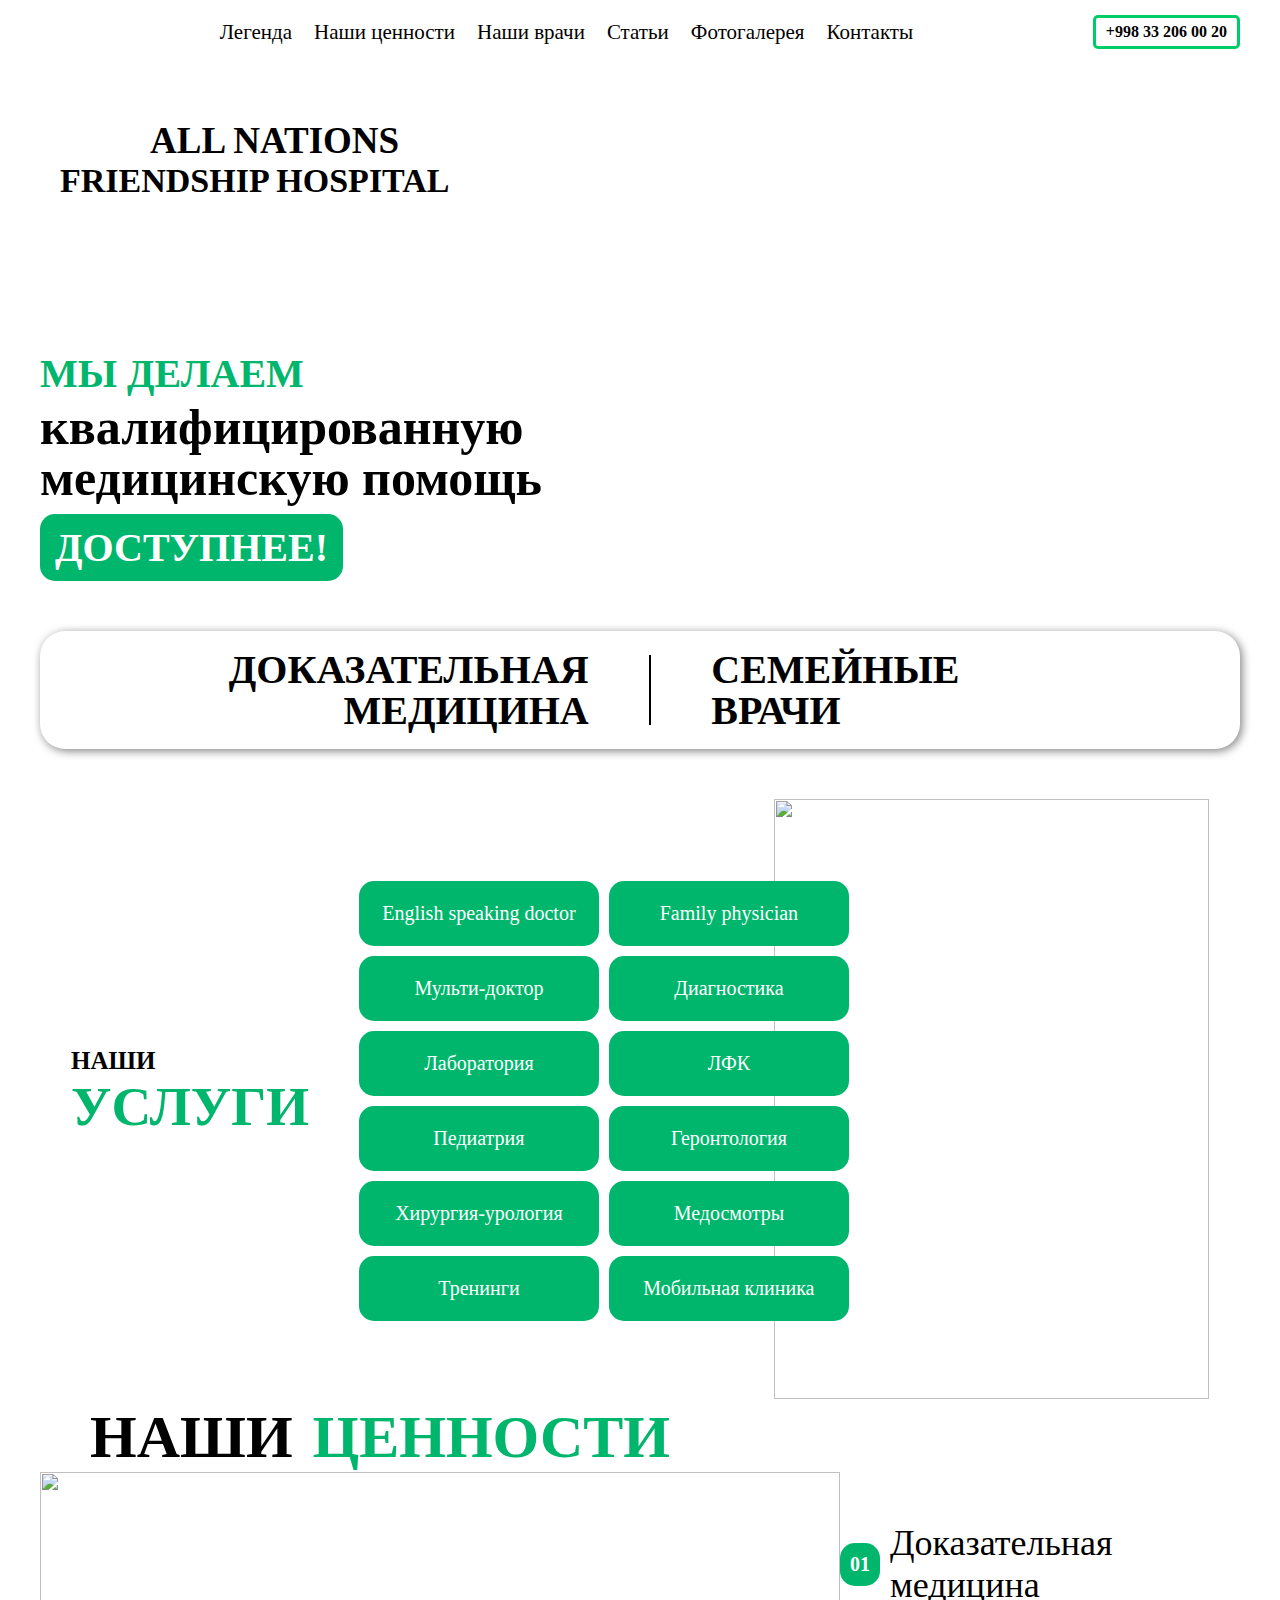
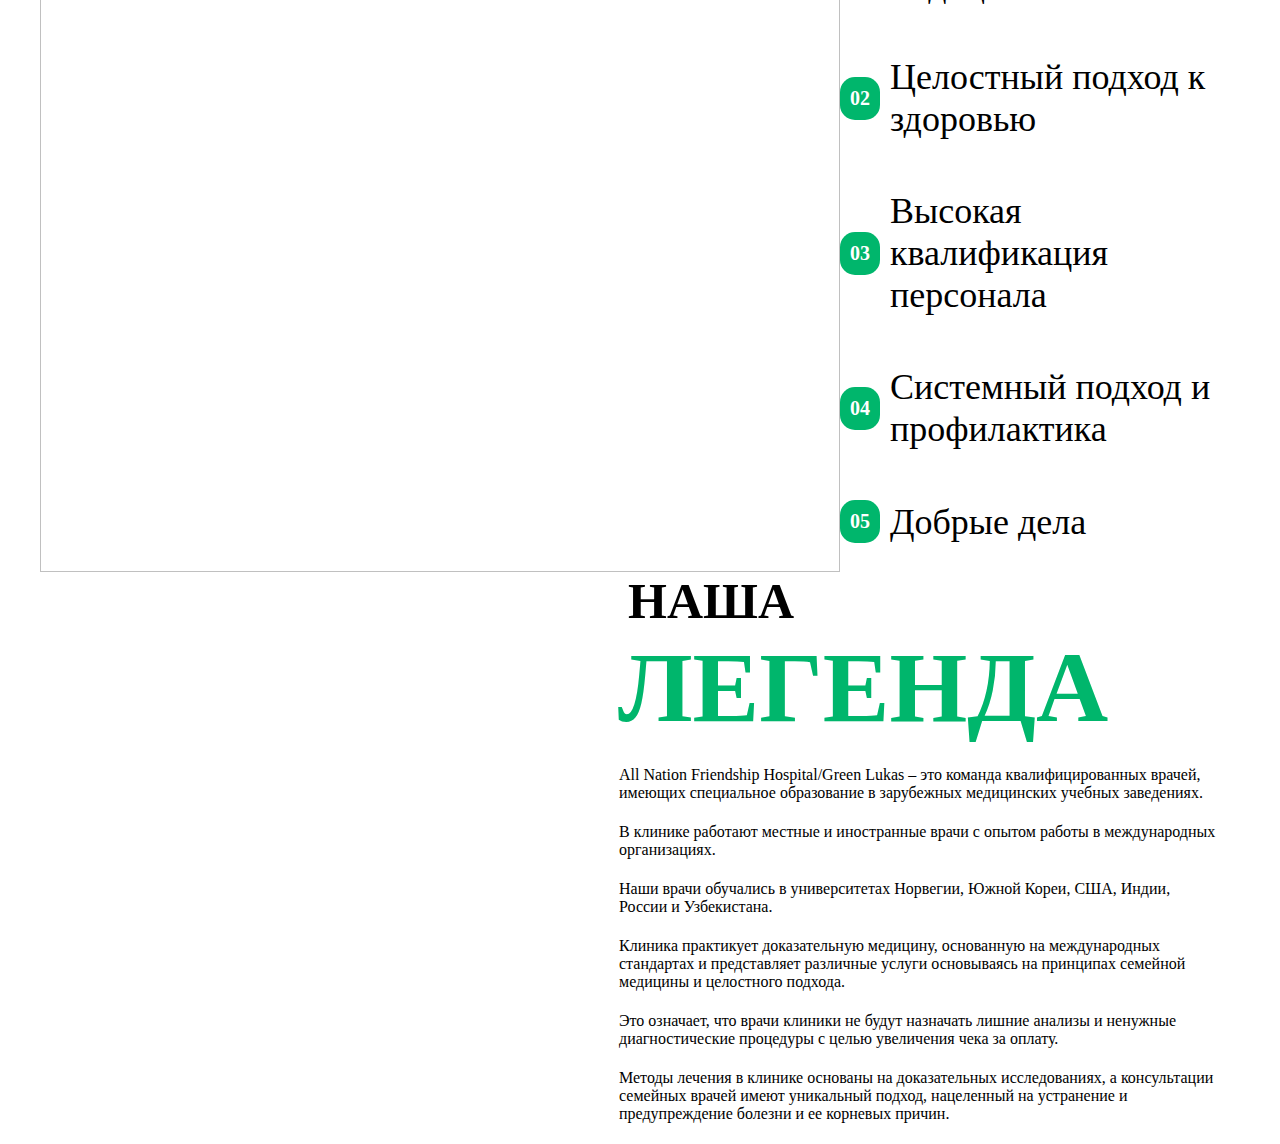
==== index.html @ 1556e9a4 "main_2" ====
<!DOCTYPE html>
<html lang="en">
  <head>
    <meta charset="UTF-8" />
    <meta http-equiv="X-UA-Compatible" content="IE=edge" />
    <meta name="viewport" content="width=device-width, initial-scale=1.0" />
    <title>greenlukas</title>
    <link rel="stylesheet" href="styles/style.css" />
  </head>

  <body>
    <header class="header">
      <div class="container">
        <nav class="header-nav">
          <a href=""><img src="img/Logo.png" alt="" /></a>

          <ul class="nav-list">
            <li><a href="" class="nav-link">Легенда</a></li>
            <li><a href="" class="nav-link">Наши ценности</a></li>
            <li><a href="" class="nav-link">Наши врачи</a></li>
            <li><a href="" class="nav-link">Статьи</a></li>
            <li><a href="" class="nav-link">Фотогалерея</a></li>
            <li><a href="" class="nav-link last">Контакты</a></li>
          </ul>

          <a href="" class="nav-number">+998 33 206 00 20 </a>
        </nav>

        <h1 class="header-title">All Nations</h1>
        <h2 class="header-title-2">Friendship Hospital</h2>

        <div class="header-text">
          <h2 class="text-title">Мы делаем</h2>
          <p class="text-descr">квалифицированную медицинскую помощь</p>
          <p class="text-word">ДОступнее!</p>
        </div>

        <div class="header-bar">
          <div class="bar-first">доказательная медицина</div>
          <div class="v-line"></div>
          <div class="bar-second">семейные врачи</div>
        </div>
      </div>
    </header>

    <main class="main">
      <section class="service">
        <div class="container">
          <div class="service_content">
            <div class="dir_title">
              <h2 class="dir_title1">НАШИ</h2>
              <h2 class="dir_title2">УСЛУГИ</h2>
              <img class="dir_layer" src="img/Слой 14.png" alt="" />
            </div>
            <div class="directions">
              <div class="direction">
                <p class="dir_descr">English speaking doctor</p>
              </div>
              <div class="direction">
                <p class="dir_descr">Family physician</p>
              </div>
              <div class="direction">
                <p class="dir_descr">Мульти-доктор</p>
              </div>
              <div class="direction"><p class="dir_descr">Диагностика</p></div>
              <div class="direction"><p class="dir_descr">Лаборатория</p></div>
              <div class="direction"><p class="dir_descr">ЛФК</p></div>

              <div class="direction"><p class="dir_descr">Педиатрия</p></div>
              <div class="direction">
                <p class="dir_descr">Геронтология</p>
              </div>
              <div class="direction">
                <p class="dir_descr">Хирургия-урология</p>
              </div>
              <div class="direction"><p class="dir_descr">Медосмотры</p></div>
              <div class="direction"><p class="dir_descr">Тренинги</p></div>
              <div class="direction">
                <p class="dir_descr">Мобильная клиника</p>
              </div>
            </div>
            <div class="dir_photo">
              <img class="dir_img" src="img/Photo.png" alt="" />
            </div>
          </div>
        </div>
      </section>
      <section class="values">
        <div class="container">
          <div class="values_content">
            <div class="val_head">
              <h2 class="val_title1">НАШИ</h2>
              <h2 class="val_title2">ЦЕННОСТИ</h2>
            </div>
            <div class="val_points">
              <img class="superman" src="img/superman.png" alt="" />
              <div class="criteries">
                <div class="val_point">
                  <div class="val_number">01</div>
                  <p class="val_descr">Доказательная медицина</p>
                </div>
                <div class="val_point">
                  <div class="val_number">02</div>
                  <p class="val_descr">Целостный подход к здоровью</p>
                </div>
                <div class="val_point">
                  <div class="val_number">03</div>
                  <p class="val_descr">Высокая квалификация персонала</p>
                </div>
                <div class="val_point">
                  <div class="val_number">04</div>
                  <p class="val_descr">Системный подход и профилактика</p>
                </div>
                <div class="val_point">
                  <div class="val_number">05</div>
                  <p class="val_descr">Добрые дела</p>
                </div>
              </div>
            </div>
          </div>
        </div>
      </section>
      <section class="legend">
         <div class="container">
            <div class="legend_content">
               <div class="legend_img">
                  <img class="legend_photo" src="img/legend.png" alt="">
               </div>
               <div class="legend_story">
                  <h2 class="legend_title1">НАША</h2>
                  <h2 class="legend_title2">ЛЕГЕНДА</h2>
                  <img class="legend_line" src="img/Слой 19.png" alt="">
               <div class="legend_descr">
                  <p class="legend_info">All Nation Friendship Hospital/Green Lukas – это команда квалифицированных врачей, имеющих специальное образование в зарубежных медицинских учебных заведениях. </p>
   
                     <p class="legend_info"> В клинике работают местные и иностранные врачи с опытом работы в международных организациях. </p>
                     
                     <p class="legend_info"> Наши врачи обучались в университетах 
                     Норвегии, Южной Кореи, США, Индии, России и Узбекистана.  </p>
                     
                     <p class="legend_info"> Клиника практикует доказательную медицину, основанную на международных стандартах и представляет различные услуги основываясь на принципах семейной медицины и целостного подхода. </p>
                     
                     <p class="legend_info">Это означает, что врачи клиники не будут назначать лишние анализы и ненужные диагностические процедуры с целью увеличения чека за оплату. </p>
                     
                     <p class="legend_info">Методы лечения в клинике основаны на доказательных исследованиях, а консультации семейных врачей имеют уникальный подход, нацеленный на устранение и предупреждение болезни и ее корневых причин. </p>
               </div>
               </div>
            
         </div>
      </section>
    </main>

    <script src="js/script.js"></script>
  </body>
</html>
---- styles/style.css ----
* {
  margin: 0;
  padding: 0;
  text-decoration: none;
  list-style: none;
  box-sizing: border-box;
}

@font-face {
  font-family: "electratextpro";
  src: url("../fonts/elektratextpro.otf");
  font-weight: normal;
}
body {
  font-family: "electratextpro";
  max-width: 1920px;
  width: 100%;
  margin: 0 auto;
}

.container {
  max-width: 1230px;
  width: 100%;
  margin: 0 auto;
  padding: 0 15px;
}

.header {
  height: 100%;
  background: url("../img/Photo\ family.png") no-repeat center/cover;
}
.header-nav {
  display: flex;
  justify-content: space-between;
  align-items: center;
  padding-top: 15px;
}
.nav-list {
  display: flex;
  justify-content: space-between;
  align-items: center;
}

.nav-link {
  margin-right: 22px;
  font-size: 21px;
  color: #000;
}

.nav-link.last {
  margin-right: 0;
}
.nav-number {
  color: black;
  font-weight: bold;
  border: 3.5px solid rgb(0, 204, 102);
  padding: 5px 10px;
  border-radius: 5px;
}

.header-title {
  margin-top: 70px;
  margin-left: 110px;
  font-size: 37px;
  text-transform: uppercase;
  font-weight: bold;
}
.header-title-2 {
  font-size: 34px;
  margin-left: 20px;
  text-transform: uppercase;
  font-weight: bold;
}

.header-text {
  margin-top: 150px;
}
.text-title {
  color: rgb(0, 182, 108);
  text-transform: uppercase;
  font-size: 40px;
  font-weight: 900;
}
.text-descr {
  font-size: 50px;
  max-width: 700px;
  font-weight: 600;
  line-height: 51px;
  margin-top: 5px;
}
.text-word {
  margin-top: 10px !important;
  color: #fff;
  font-size: 40px;
  text-transform: uppercase;
  font-weight: 600;
  padding: 10px 15px;
  background-color: rgb(0, 182, 108);
  border-radius: 15px;
  max-width: max-content;
  word-spacing: 0.6px !important;
}

.header-bar {
  margin-top: 50px;
  background-color: rgb(255, 255, 255);
  width: 100%;
  display: flex;
  justify-content: center;
  align-items: center;
  padding: 18px 0;
  border-radius: 25px;
  text-transform: uppercase;
  font-weight: 800;
  margin-bottom: -50px;
  box-shadow: 2px 2px 10px gray;
}

.v-line {
  width: 2.5px;
  height: 70px;
  background-color: #000;
  margin: 0 60px;
}

.bar-first {
  font-size: 40px;
  line-height: 41px;
  max-width: 380px;
  text-align: right;
}
.bar-second {
  line-height: 41px;
  text-align: left;
  font-size: 40px;
  max-width: 360px;
}
.service_content {
  display: flex;
  align-items: center;
  justify-content: center;
  flex-direction: row;
  margin-top: 100px;
}

.directions {
  display: grid;
  grid-template-columns: 1fr 1fr; /* Две равные колонки */
  grid-gap: 10px;
  grid: column gap 14px;
  margin-left: 50px;
}
.dir_descr {
  font-size: 20px;
  color: #fff;
}
.direction {
  background: #00b66c;
  width: 240px;
  height: 65px;
  border-radius: 15px;
  display: flex;
  justify-content: center;
  align-items: center;
  z-index: 100;
}
.dir_photo {
  z-index: 1;
  margin-left: -75px;
}
.dir_layer{
  width: 250px;
}
.dir_img {
  width: 435px;
  height: 600px;
}
.dir_title1 {
  font-size: 25px;
}
.dir_title2 {
  font-size: 55px;
  font-weight: 700;
  color: #00b66c;
}
.val_head {
  display: flex;
  margin-left: 50px;
}
.val_title1 {
  font-size: 60px;
  margin-right: 20px;
}
.superman{
  width: 800px;
  height: 700px;
}
.val_title2 {
  font-size: 60px;
  color: #00b66c;
  font-weight: 700;
}
.values_content {
  display: flex;
  flex-direction: column;
}
.val_points {
  display: flex;

  justify-content: center;
}
.val_point {
  display: flex;
  align-items: center !important;
  margin-top: 50px;
}
.val_descr {
  font-size: 36px;
  width: 350px;
}
.val_number {
  display: flex;
  margin-right: 10px;
  justify-content: center;
  align-items: center;
  border-radius: 15px;
  color: #fff;
  background-color: #00b66c;
  padding: 10px;
  font-size: 20px;
  font-weight: 600;
}
.val_num {
  color: #fff;
}
.legend_content {
  display: flex;
  z-index: 2;
  position: relative;
  width: 100%;
  justify-content: end ;
}
.legend_descr {
  align-items: center;
  justify-content: center;
  z-index: 2;
  
}
.legend_info {
  margin: 21px 21px;
  font-size: 16px;
  z-index: 2;
  width: 600px;

}
.legend_photo {
  z-index: 1;
  position: absolute;
  left: 0;
  top: 0;
  width: 70%;
}
.legend_story {
  display: flex;
  flex-direction: column;
  z-index: 2;
}
.legend_title1 {
  z-index: 2;
  font-size: 50px;
margin-left: 30px;
}
.legend_title2 {
  z-index: 2;
  font-size: 100px;
  color: #00b66c;
  margin-left: 20px;
}
.legend_line {
  z-index: 2;
  margin-left: 15px;
}
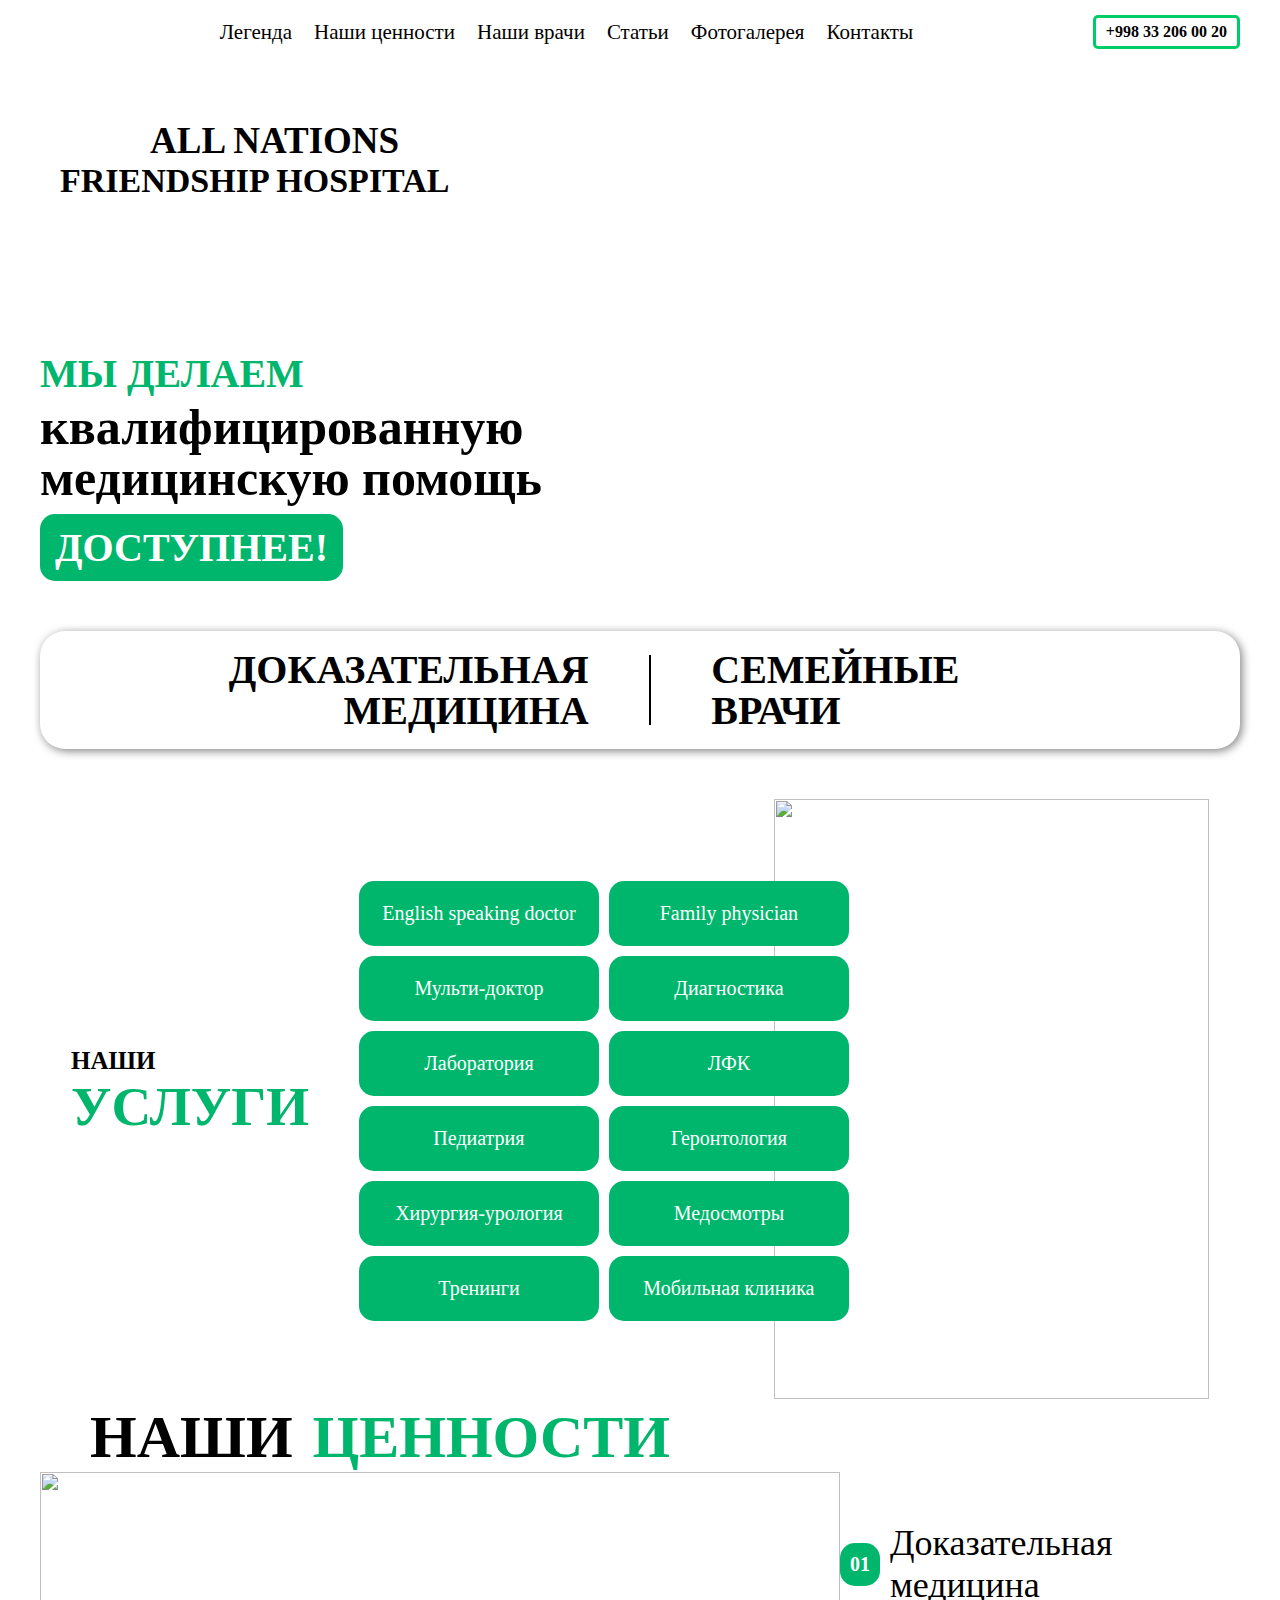
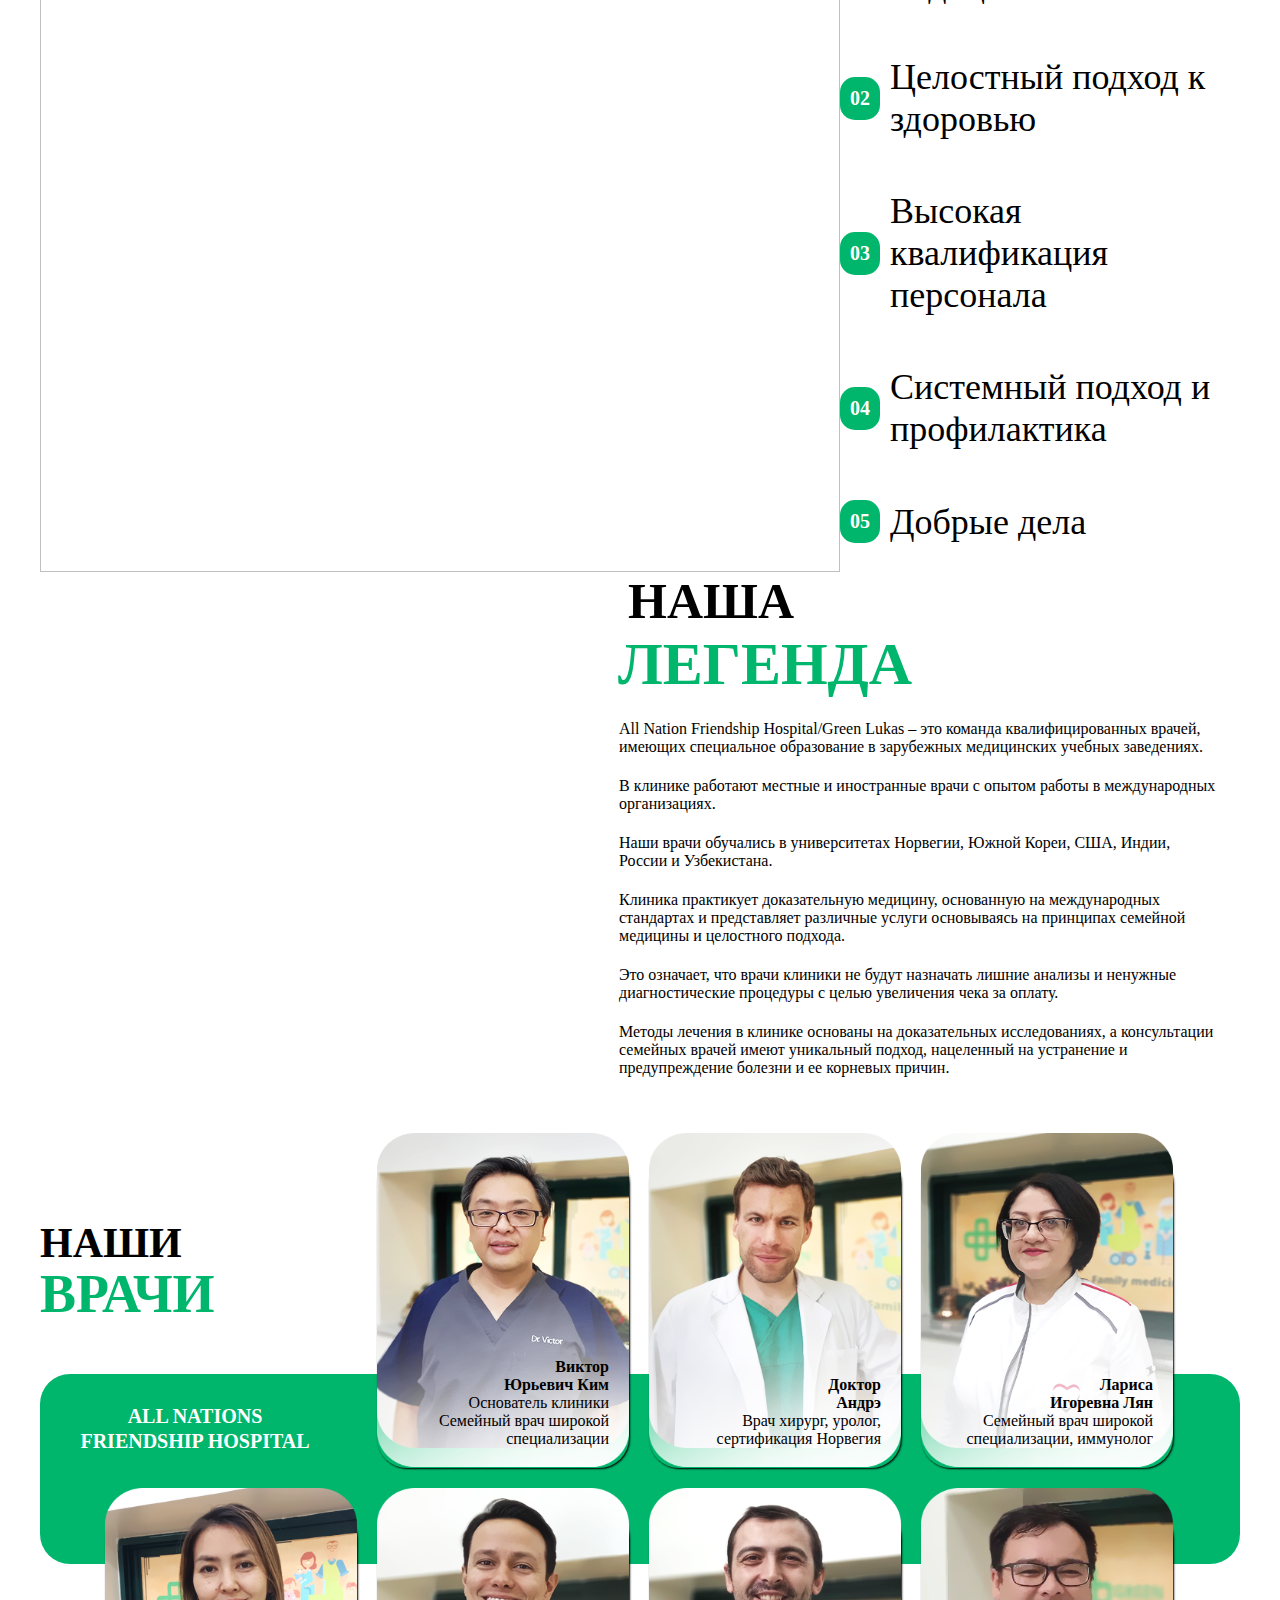
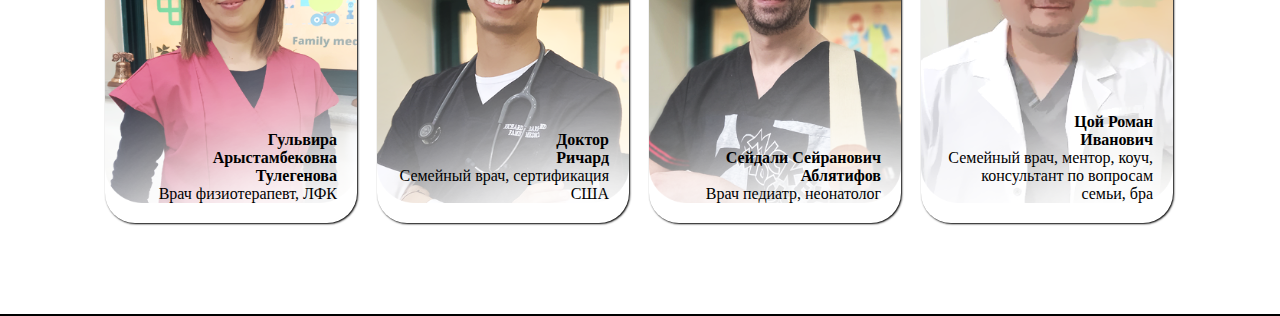
==== commit ce89f579: "sergio-end" ====
--- a/index.html
+++ b/index.html
@@ -1,155 +1,239 @@
 <!DOCTYPE html>
 <html lang="en">
-  <head>
-    <meta charset="UTF-8" />
-    <meta http-equiv="X-UA-Compatible" content="IE=edge" />
-    <meta name="viewport" content="width=device-width, initial-scale=1.0" />
-    <title>greenlukas</title>
-    <link rel="stylesheet" href="styles/style.css" />
-  </head>
-
-  <body>
-    <header class="header">
-      <div class="container">
-        <nav class="header-nav">
-          <a href=""><img src="img/Logo.png" alt="" /></a>
-
-          <ul class="nav-list">
-            <li><a href="" class="nav-link">Легенда</a></li>
-            <li><a href="" class="nav-link">Наши ценности</a></li>
-            <li><a href="" class="nav-link">Наши врачи</a></li>
-            <li><a href="" class="nav-link">Статьи</a></li>
-            <li><a href="" class="nav-link">Фотогалерея</a></li>
-            <li><a href="" class="nav-link last">Контакты</a></li>
-          </ul>
-
-          <a href="" class="nav-number">+998 33 206 00 20 </a>
-        </nav>
-
-        <h1 class="header-title">All Nations</h1>
-        <h2 class="header-title-2">Friendship Hospital</h2>
-
-        <div class="header-text">
-          <h2 class="text-title">Мы делаем</h2>
-          <p class="text-descr">квалифицированную медицинскую помощь</p>
-          <p class="text-word">ДОступнее!</p>
-        </div>
-
-        <div class="header-bar">
-          <div class="bar-first">доказательная медицина</div>
-          <div class="v-line"></div>
-          <div class="bar-second">семейные врачи</div>
-        </div>
-      </div>
-    </header>
-
-    <main class="main">
-      <section class="service">
-        <div class="container">
-          <div class="service_content">
-            <div class="dir_title">
-              <h2 class="dir_title1">НАШИ</h2>
-              <h2 class="dir_title2">УСЛУГИ</h2>
-              <img class="dir_layer" src="img/Слой 14.png" alt="" />
-            </div>
-            <div class="directions">
-              <div class="direction">
-                <p class="dir_descr">English speaking doctor</p>
-              </div>
-              <div class="direction">
-                <p class="dir_descr">Family physician</p>
-              </div>
-              <div class="direction">
-                <p class="dir_descr">Мульти-доктор</p>
-              </div>
-              <div class="direction"><p class="dir_descr">Диагностика</p></div>
-              <div class="direction"><p class="dir_descr">Лаборатория</p></div>
-              <div class="direction"><p class="dir_descr">ЛФК</p></div>
-
-              <div class="direction"><p class="dir_descr">Педиатрия</p></div>
-              <div class="direction">
-                <p class="dir_descr">Геронтология</p>
-              </div>
-              <div class="direction">
-                <p class="dir_descr">Хирургия-урология</p>
-              </div>
-              <div class="direction"><p class="dir_descr">Медосмотры</p></div>
-              <div class="direction"><p class="dir_descr">Тренинги</p></div>
-              <div class="direction">
-                <p class="dir_descr">Мобильная клиника</p>
-              </div>
-            </div>
-            <div class="dir_photo">
-              <img class="dir_img" src="img/Photo.png" alt="" />
-            </div>
-          </div>
-        </div>
-      </section>
-      <section class="values">
-        <div class="container">
-          <div class="values_content">
-            <div class="val_head">
-              <h2 class="val_title1">НАШИ</h2>
-              <h2 class="val_title2">ЦЕННОСТИ</h2>
-            </div>
-            <div class="val_points">
-              <img class="superman" src="img/superman.png" alt="" />
-              <div class="criteries">
-                <div class="val_point">
-                  <div class="val_number">01</div>
-                  <p class="val_descr">Доказательная медицина</p>
-                </div>
-                <div class="val_point">
-                  <div class="val_number">02</div>
-                  <p class="val_descr">Целостный подход к здоровью</p>
-                </div>
-                <div class="val_point">
-                  <div class="val_number">03</div>
-                  <p class="val_descr">Высокая квалификация персонала</p>
-                </div>
-                <div class="val_point">
-                  <div class="val_number">04</div>
-                  <p class="val_descr">Системный подход и профилактика</p>
-                </div>
-                <div class="val_point">
-                  <div class="val_number">05</div>
-                  <p class="val_descr">Добрые дела</p>
-                </div>
-              </div>
-            </div>
-          </div>
-        </div>
-      </section>
-      <section class="legend">
-         <div class="container">
-            <div class="legend_content">
-               <div class="legend_img">
-                  <img class="legend_photo" src="img/legend.png" alt="">
-               </div>
-               <div class="legend_story">
-                  <h2 class="legend_title1">НАША</h2>
-                  <h2 class="legend_title2">ЛЕГЕНДА</h2>
-                  <img class="legend_line" src="img/Слой 19.png" alt="">
-               <div class="legend_descr">
-                  <p class="legend_info">All Nation Friendship Hospital/Green Lukas – это команда квалифицированных врачей, имеющих специальное образование в зарубежных медицинских учебных заведениях. </p>
-   
-                     <p class="legend_info"> В клинике работают местные и иностранные врачи с опытом работы в международных организациях. </p>
-                     
-                     <p class="legend_info"> Наши врачи обучались в университетах 
-                     Норвегии, Южной Кореи, США, Индии, России и Узбекистана.  </p>
-                     
-                     <p class="legend_info"> Клиника практикует доказательную медицину, основанную на международных стандартах и представляет различные услуги основываясь на принципах семейной медицины и целостного подхода. </p>
-                     
-                     <p class="legend_info">Это означает, что врачи клиники не будут назначать лишние анализы и ненужные диагностические процедуры с целью увеличения чека за оплату. </p>
-                     
-                     <p class="legend_info">Методы лечения в клинике основаны на доказательных исследованиях, а консультации семейных врачей имеют уникальный подход, нацеленный на устранение и предупреждение болезни и ее корневых причин. </p>
-               </div>
-               </div>
-            
-         </div>
-      </section>
-    </main>
-
-    <script src="js/script.js"></script>
-  </body>
-</html>
+
+<head>
+  <meta charset="UTF-8" />
+  <meta http-equiv="X-UA-Compatible" content="IE=edge" />
+  <meta name="viewport" content="width=device-width, initial-scale=1.0" />
+  <title>greenlukas</title>
+  <link rel="stylesheet" href="styles/style.css" />
+</head>
+
+<body>
+  <header class="header">
+    <div class="container">
+      <nav class="header-nav">
+        <a href=""><img src="img/Logo.png" alt="" /></a>
+
+        <ul class="nav-list">
+          <li><a href="" class="nav-link">Легенда</a></li>
+          <li><a href="" class="nav-link">Наши ценности</a></li>
+          <li><a href="" class="nav-link">Наши врачи</a></li>
+          <li><a href="" class="nav-link">Статьи</a></li>
+          <li><a href="" class="nav-link">Фотогалерея</a></li>
+          <li><a href="" class="nav-link last">Контакты</a></li>
+        </ul>
+
+        <a href="" class="nav-number">+998 33 206 00 20 </a>
+      </nav>
+
+      <h1 class="header-title">All Nations</h1>
+      <h2 class="header-title-2">Friendship Hospital</h2>
+
+      <div class="header-text">
+        <h2 class="text-title">Мы делаем</h2>
+        <p class="text-descr">квалифицированную медицинскую помощь</p>
+        <p class="text-word">ДОступнее!</p>
+      </div>
+
+      <div class="header-bar">
+        <div class="bar-first">доказательная медицина</div>
+        <div class="v-line"></div>
+        <div class="bar-second">семейные врачи</div>
+      </div>
+    </div>
+  </header>
+
+  <main class="main">
+    <section class="service">
+      <div class="container">
+        <div class="service_content">
+          <div class="dir_title">
+            <h2 class="dir_title1">НАШИ</h2>
+            <h2 class="dir_title2">УСЛУГИ</h2>
+            <img class="dir_layer" src="img/Слой 14.png" alt="" />
+          </div>
+          <div class="directions">
+            <div class="direction">
+              <p class="dir_descr">English speaking doctor</p>
+            </div>
+            <div class="direction">
+              <p class="dir_descr">Family physician</p>
+            </div>
+            <div class="direction">
+              <p class="dir_descr">Мульти-доктор</p>
+            </div>
+            <div class="direction">
+              <p class="dir_descr">Диагностика</p>
+            </div>
+            <div class="direction">
+              <p class="dir_descr">Лаборатория</p>
+            </div>
+            <div class="direction">
+              <p class="dir_descr">ЛФК</p>
+            </div>
+
+            <div class="direction">
+              <p class="dir_descr">Педиатрия</p>
+            </div>
+            <div class="direction">
+              <p class="dir_descr">Геронтология</p>
+            </div>
+            <div class="direction">
+              <p class="dir_descr">Хирургия-урология</p>
+            </div>
+            <div class="direction">
+              <p class="dir_descr">Медосмотры</p>
+            </div>
+            <div class="direction">
+              <p class="dir_descr">Тренинги</p>
+            </div>
+            <div class="direction">
+              <p class="dir_descr">Мобильная клиника</p>
+            </div>
+          </div>
+          <div class="dir_photo">
+            <img class="dir_img" src="img/Photo.png" alt="" />
+          </div>
+        </div>
+      </div>
+    </section>
+    <section class="values">
+      <div class="container">
+        <div class="values_content">
+          <div class="val_head">
+            <h2 class="val_title1">НАШИ</h2>
+            <h2 class="val_title2">ЦЕННОСТИ</h2>
+          </div>
+          <div class="val_points">
+            <img class="superman" src="img/superman.png" alt="" />
+            <div class="criteries">
+              <div class="val_point">
+                <div class="val_number">01</div>
+                <p class="val_descr">Доказательная медицина</p>
+              </div>
+              <div class="val_point">
+                <div class="val_number">02</div>
+                <p class="val_descr">Целостный подход к здоровью</p>
+              </div>
+              <div class="val_point">
+                <div class="val_number">03</div>
+                <p class="val_descr">Высокая квалификация персонала</p>
+              </div>
+              <div class="val_point">
+                <div class="val_number">04</div>
+                <p class="val_descr">Системный подход и профилактика</p>
+              </div>
+              <div class="val_point">
+                <div class="val_number">05</div>
+                <p class="val_descr">Добрые дела</p>
+              </div>
+            </div>
+          </div>
+        </div>
+      </div>
+    </section>
+    <section class="legend">
+      <div class="container">
+        <div class="legend_content">
+          <div class="legend_img">
+            <img class="legend_photo" src="img/legend.png" alt="">
+          </div>
+          <div class="legend_story">
+            <h2 class="legend_title1">НАША</h2>
+            <h2 class="legend_title2">ЛЕГЕНДА</h2>
+            <img class="legend_line" src="img/Слой 19.png" alt="">
+            <div class="legend_descr">
+              <p class="legend_info">All Nation Friendship Hospital/Green Lukas – это команда квалифицированных врачей,
+                имеющих специальное образование в зарубежных медицинских учебных заведениях. </p>
+
+              <p class="legend_info"> В клинике работают местные и иностранные врачи с опытом работы в международных
+                организациях. </p>
+
+              <p class="legend_info"> Наши врачи обучались в университетах
+                Норвегии, Южной Кореи, США, Индии, России и Узбекистана. </p>
+
+              <p class="legend_info"> Клиника практикует доказательную медицину, основанную на международных стандартах
+                и представляет различные услуги основываясь на принципах семейной медицины и целостного подхода. </p>
+
+              <p class="legend_info">Это означает, что врачи клиники не будут назначать лишние анализы и ненужные
+                диагностические процедуры с целью увеличения чека за оплату. </p>
+
+              <p class="legend_info">Методы лечения в клинике основаны на доказательных исследованиях, а консультации
+                семейных врачей имеют уникальный подход, нацеленный на устранение и предупреждение болезни и ее корневых
+                причин. </p>
+            </div>
+          </div>
+
+        </div>
+    </section>
+    <section class="doctors">
+      <div class="container">
+        <div class="doctors_content">
+          <div class="doctors_back">
+            <h3 class="doctors_title">
+              Наши <br><span>Врачи</span>
+            </h3>
+            <div class="doctors_text">
+              <h3>All Nations Friendship Hospital</h3>
+            </div>
+          </div>
+          <div class="doctors_cards">
+            <div class="doctor_card">
+              <h4 class="doctor_title">Виктор<br>Юрьевич Ким</h4>
+              <p class="doctor_descr">Основатель клиники Семейный врач широкой специализации</p>
+              <img src="img/врач1.png" alt="">
+              <img src="img/белая тень.png" class="white-shadow" alt="">
+            </div>
+            <div class="doctor_card">
+              <h4 class="doctor_title">Доктор<br>Андрэ</h4>
+              <p class="doctor_descr">Врач хирург, уролог, сертификация Норвегия</p>
+              <img src="img/врач2.png" alt="">
+              <img src="img/белая тень.png" class="white-shadow" alt="">
+
+            </div>
+            <div class="doctor_card">
+              <h4 class="doctor_title">Лариса<br>Игоревна Лян</h4>
+              <p class="doctor_descr">Семейный врач широкой специализации, иммунолог</p>
+              <img src="img/врач3.png" alt="">
+              <img src="img/белая тень.png" class="white-shadow" alt="">
+
+            </div>
+            <div class="doctor_card">
+              <h4 class="doctor_title">Гульвира<br>Арыстамбековна<br>Тулегенова</h4>
+              <p class="doctor_descr">Врач физиотерапевт, ЛФК</p>
+              <img src="img/врач4.png" alt="">
+              <img src="img/белая тень.png" class="white-shadow" alt="">
+
+            </div>
+            <div class="doctor_card">
+              <h4 class="doctor_title">Доктор<br>Ричард</h4>
+              <p class="doctor_descr">Семейный врач, сертификация США</p>
+              <img src="img/врач5.png" alt="">
+              <img src="img/белая тень.png" class="white-shadow" alt="">
+
+            </div>
+            <div class="doctor_card">
+              <h4 class="doctor_title">Сейдали Сейранович <br> Аблятифов</h4>
+              <p class="doctor_descr">Врач педиатр, неонатолог</p>
+              <img src="img/врач6.png" alt="">
+              <img src="img/белая тень.png" class="white-shadow" alt="">
+
+            </div>
+            <div class="doctor_card">
+              <h4 class="doctor_title">Цой Роман<br>Иванович</h4>
+              <p class="doctor_descr">Семейный врач, ментор, коуч, консультант по вопросам семьи, бра</p>
+              <img src="img/врач7.png" alt="">
+              <img src="img/белая тень.png" class="white-shadow" alt="">
+
+            </div>
+          </div>
+        </div>
+      </div>
+    </section>
+  </main>
+
+  <script src="js/script.js"></script>
+</body>
+
+</html>--- a/styles/style.css
+++ b/styles/style.css
@@ -168,7 +168,7 @@
   z-index: 1;
   margin-left: -75px;
 }
-.dir_layer{
+.dir_layer {
   width: 250px;
 }
 .dir_img {
@@ -191,7 +191,7 @@
   font-size: 60px;
   margin-right: 20px;
 }
-.superman{
+.superman {
   width: 800px;
   height: 700px;
 }
@@ -238,20 +238,16 @@
   z-index: 2;
   position: relative;
   width: 100%;
-  justify-content: end ;
+  justify-content: end;
 }
 .legend_descr {
-  align-items: center;
-  justify-content: center;
-  z-index: 2;
-  
+  z-index: 2;
 }
 .legend_info {
   margin: 21px 21px;
   font-size: 16px;
   z-index: 2;
-  width: 600px;
-
+  width: 600px !important;
 }
 .legend_photo {
   z-index: 1;
@@ -268,15 +264,110 @@
 .legend_title1 {
   z-index: 2;
   font-size: 50px;
-margin-left: 30px;
+  margin-left: 30px;
 }
 .legend_title2 {
   z-index: 2;
-  font-size: 100px;
+  font-size: 60px;
   color: #00b66c;
   margin-left: 20px;
 }
 .legend_line {
   z-index: 2;
   margin-left: 15px;
-}
+  width: 295px;
+}
+
+.doctors {
+  margin-top: 120px;
+  border-bottom: 2px solid black;
+  padding-bottom: 150px;
+}
+.doctors_content {
+  position: relative !important;
+}
+.doctors_title {
+  font-size: 42px;
+  line-height: 51px;
+  text-transform: uppercase;
+}
+
+.doctors_title span {
+  color: #00b66c;
+  font-weight: 800;
+  font-size: 54px;
+}
+.doctors_text {
+  margin-top: 50px;
+  width: 100%;
+  background-color: #00b66c;
+  padding: 30px 40px 110px 40px;
+  margin-bottom: 200px;
+  border-radius: 30px;
+}
+.doctors_text h3 {
+  color: #fff;
+  font-size: 20px;
+  line-height: 25px;
+  max-width: 230px;
+  text-align: center;
+  text-transform: uppercase;
+}
+
+.doctors_cards {
+  width: max-content;
+  display: grid;
+  grid-template-columns: repeat(3, 1fr);
+  grid-template-rows: auto auto;
+  gap: 20px;
+  justify-content: flex-end !important;
+  position: absolute !important;
+  left: 65px;
+  top: -65px;
+}
+
+.doctor_card {
+  padding: 20px;
+  display: flex;
+  flex-direction: column;
+  justify-content: end;
+  align-items: end;
+  width: 252px;
+  height: 315px;
+  position: relative !important;
+  text-align: right;
+  box-shadow: 1px 1px 2px #000;
+  border-radius: 30px;
+}
+
+.doctor_card:nth-child(4),
+.doctor_card:nth-child(5),
+.doctor_card:nth-child(6),
+.doctor_card:nth-child(7) {
+  grid-row: 2;
+  margin-top: 20px;
+}
+
+.doctor_card:nth-child(1) {
+  grid-column-start: 2;
+}
+.doctor_card img {
+  width: 252px;
+  height: 315px;
+  position: absolute !important;
+  left: 0;
+  right: 0;
+  z-index: 1;
+}
+
+.doctor_title {
+  z-index: 100;
+}
+.doctor_descr {
+  z-index: 100;
+}
+.white-shadow {
+  position: absolute;
+  bottom: 1px;
+  right: 1px;
+}
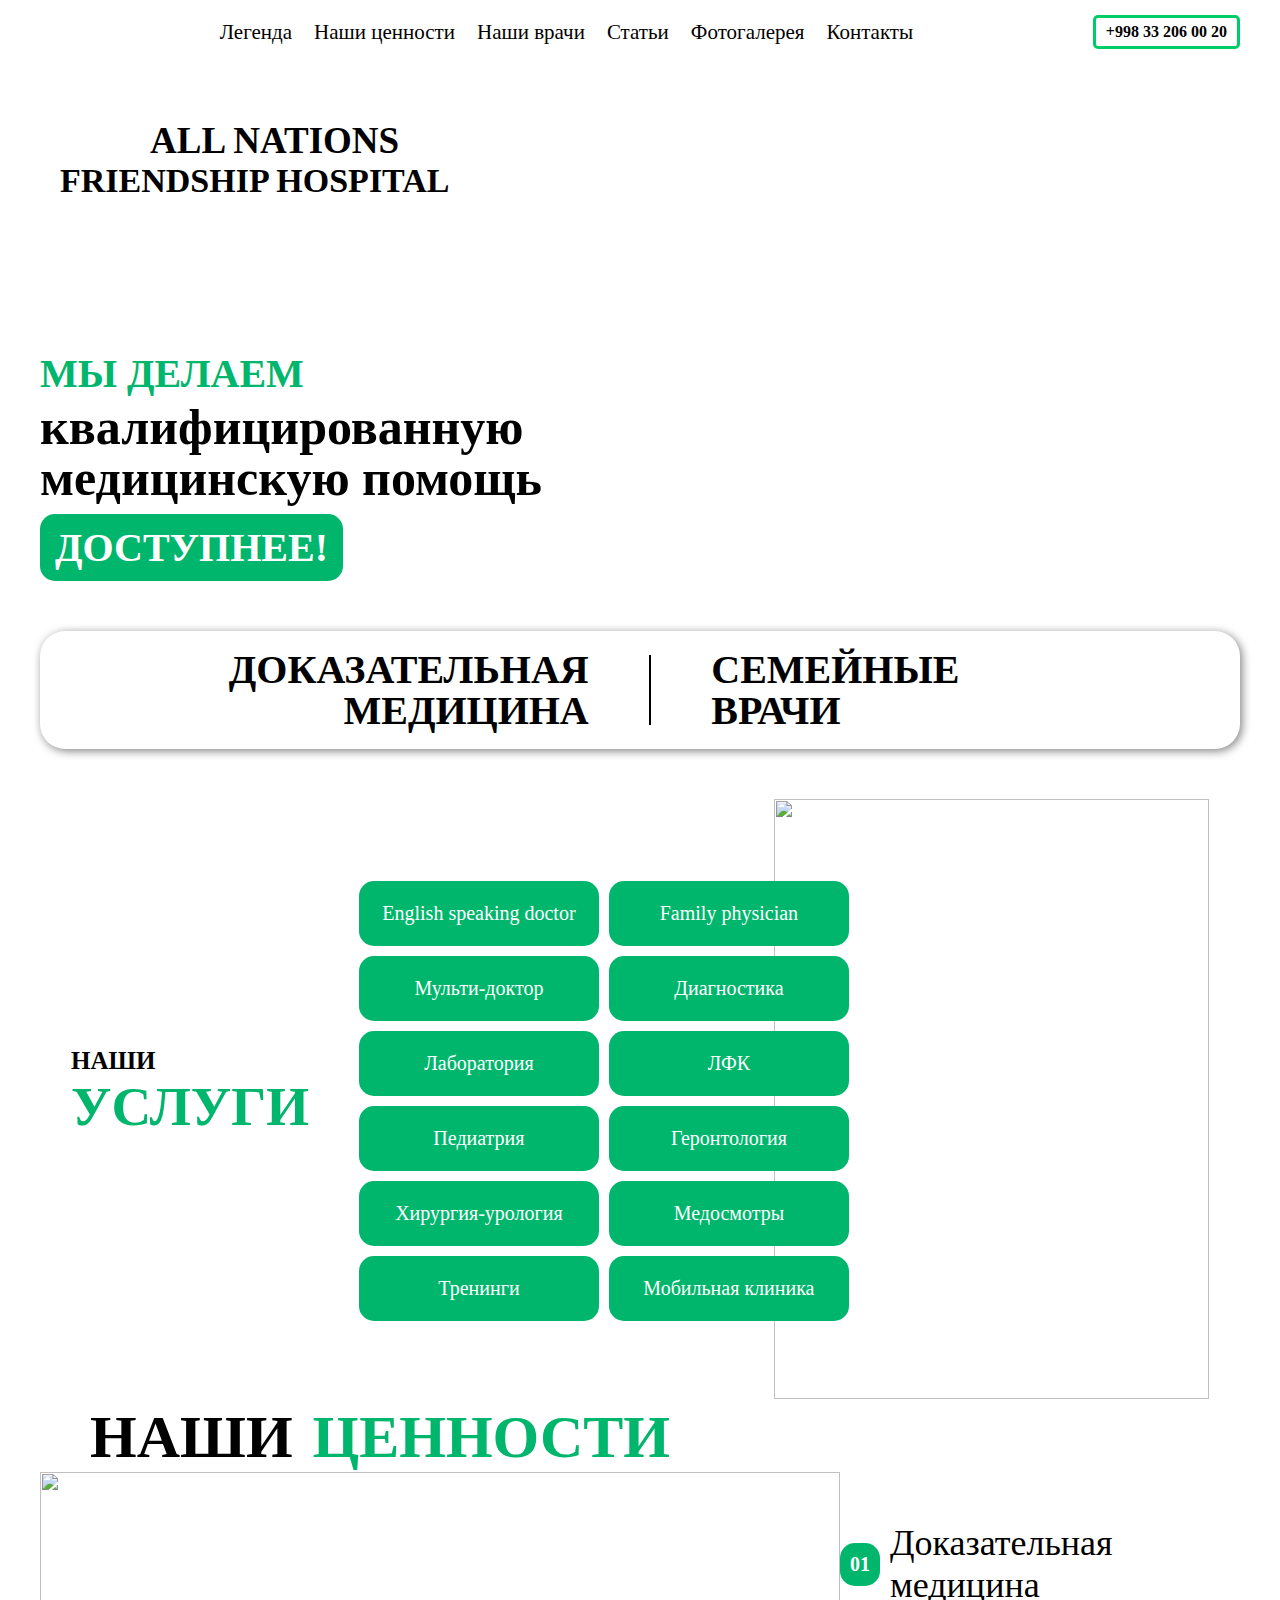
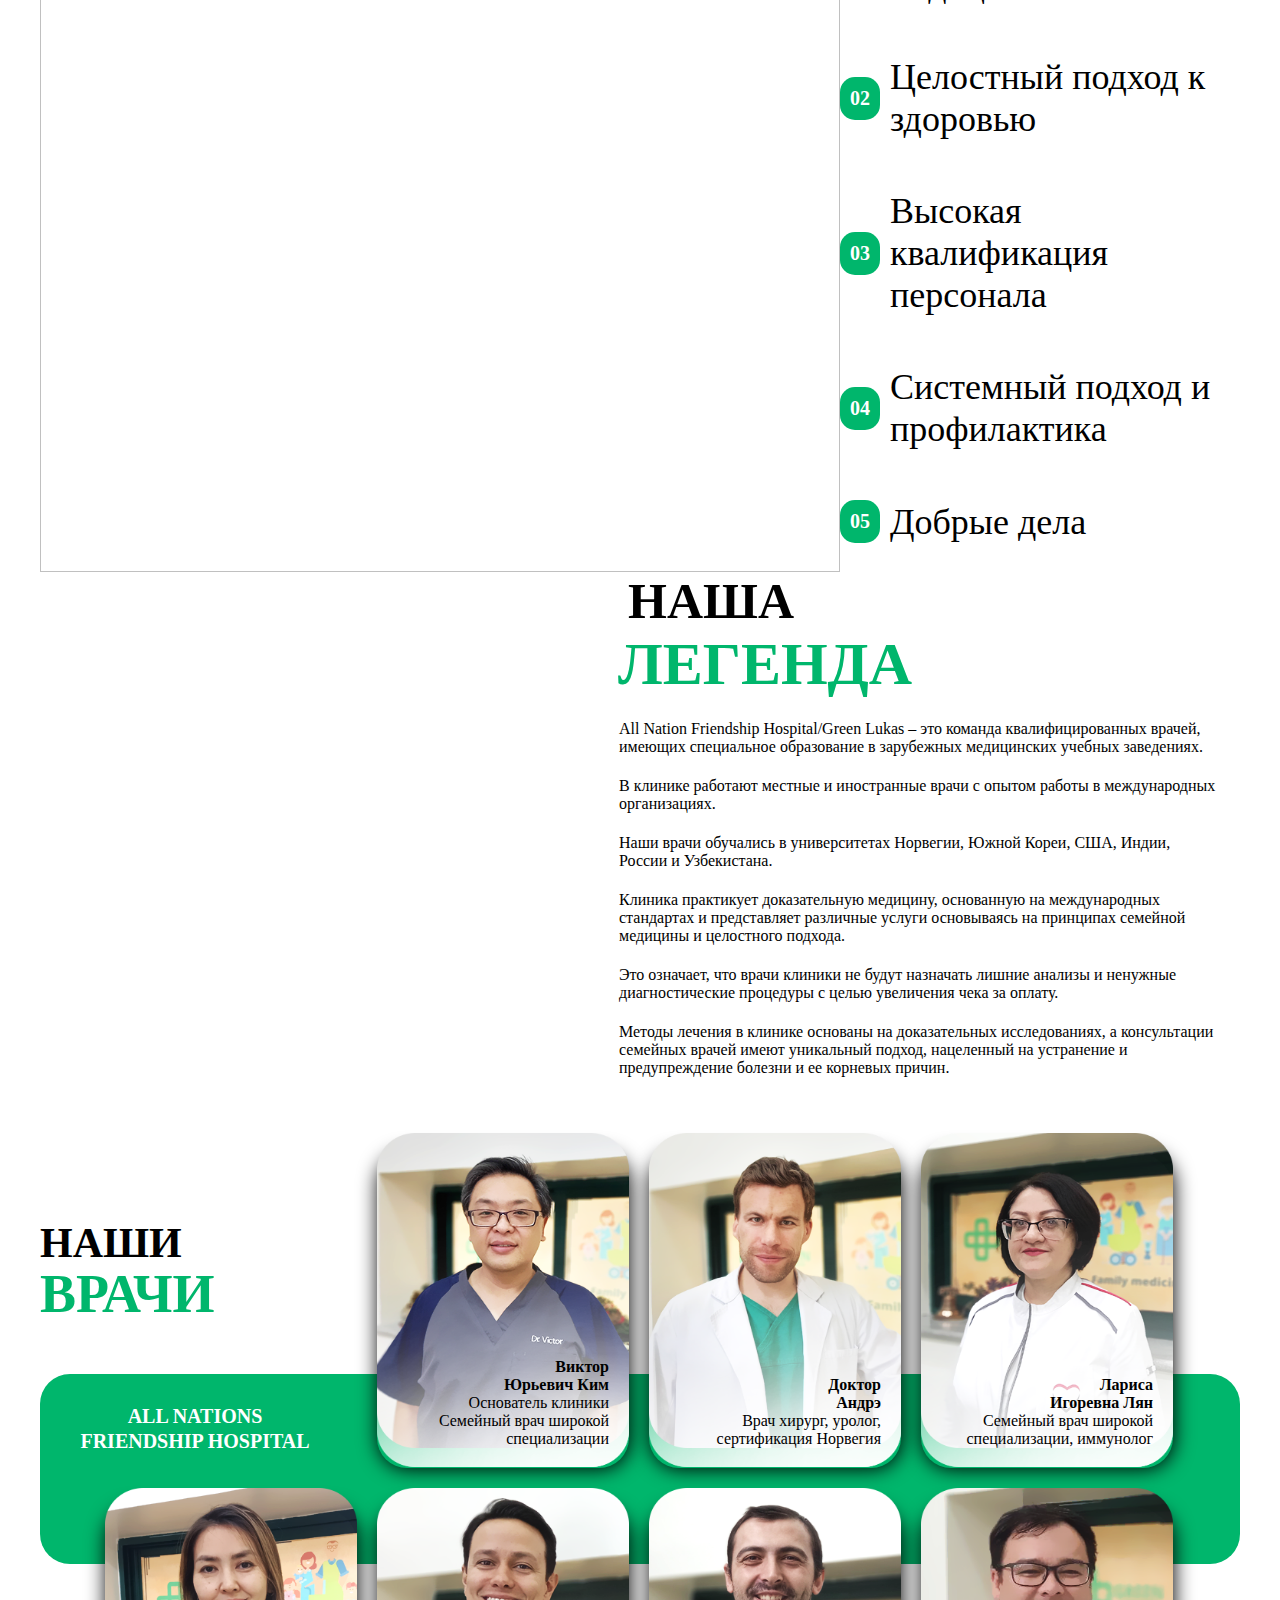
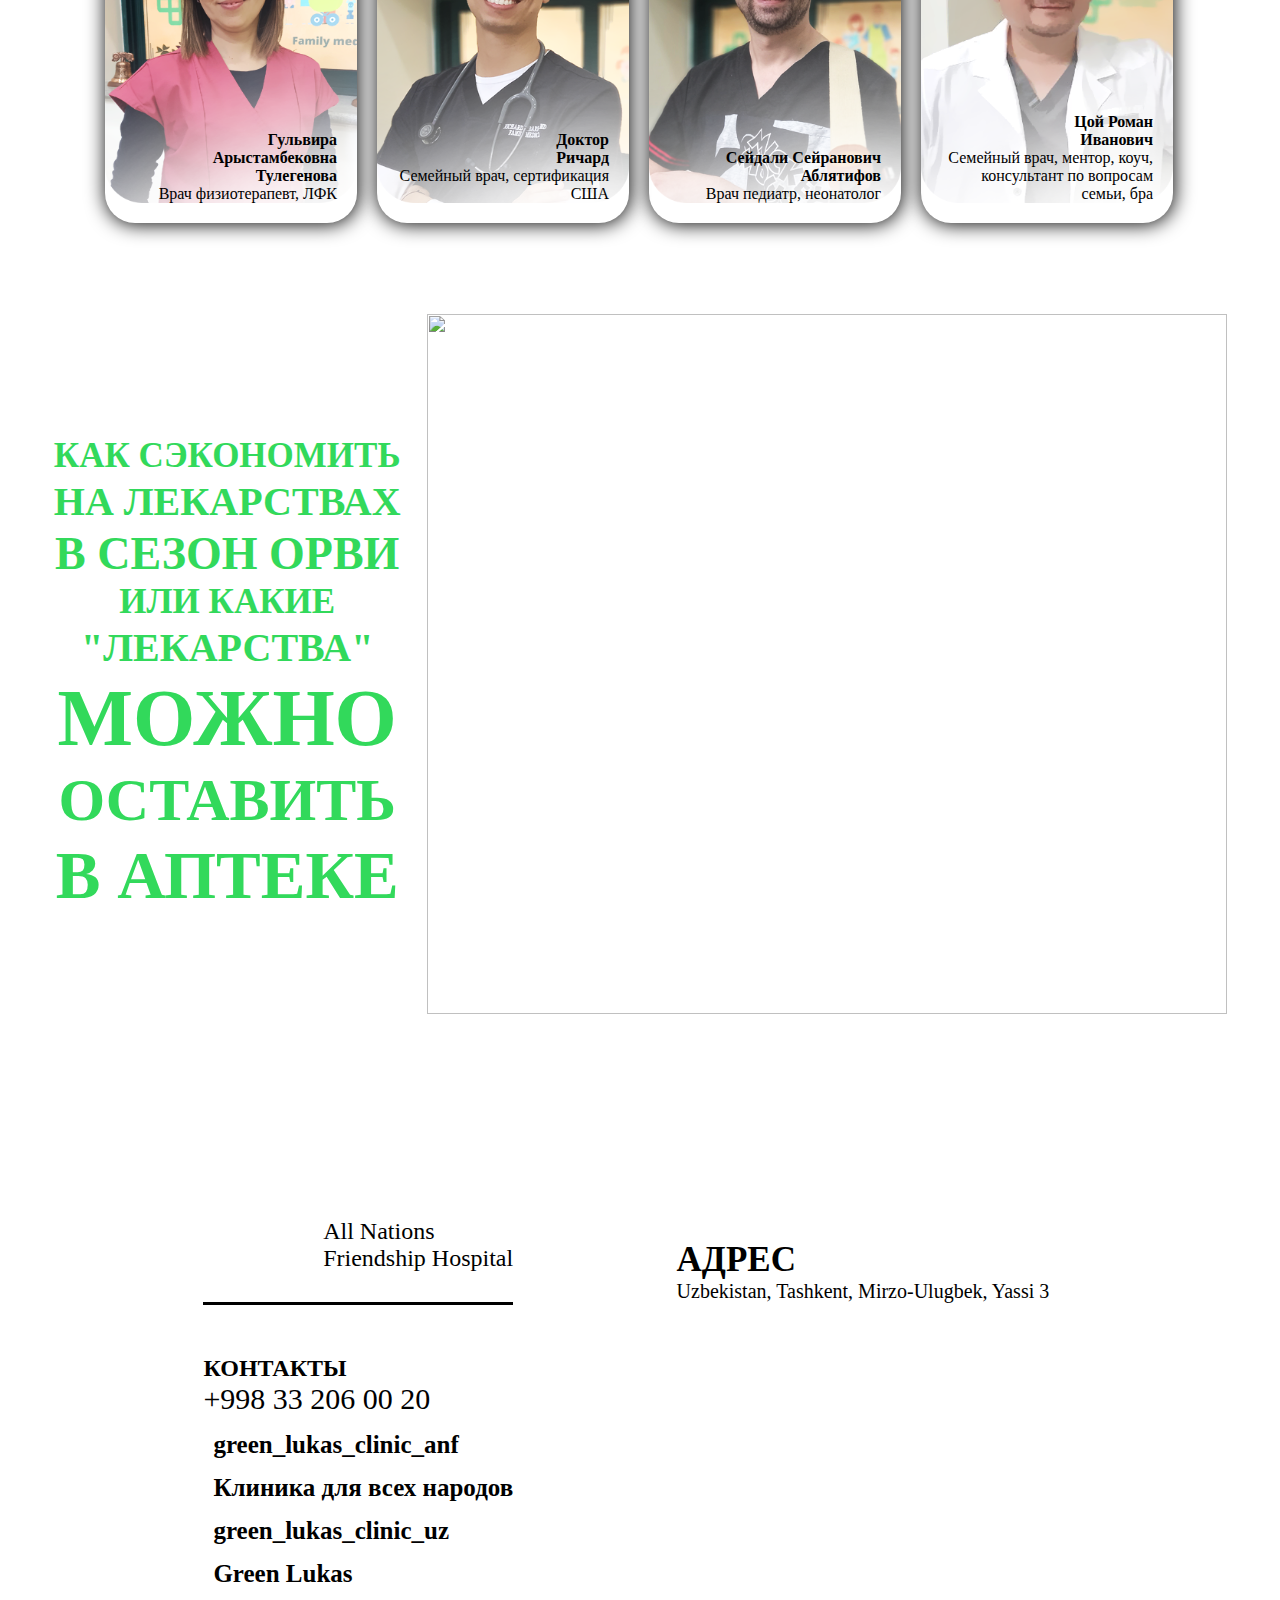
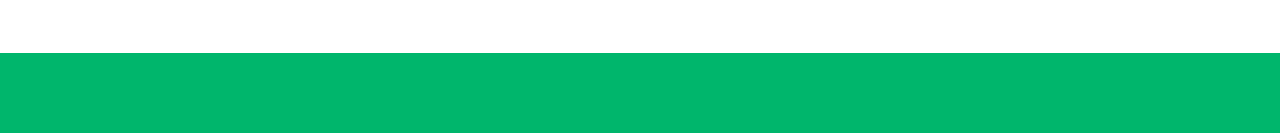
==== commit 6dc539dc: "rework" ====
--- a/index.html
+++ b/index.html
@@ -10,6 +10,11 @@
 </head>
 
 <body>
+  <div class="burger">
+    <div class="line l1"></div>
+    <div class="line l2"></div>
+    <div class="line l3"></div>
+  </div>
   <header class="header">
     <div class="container">
       <nav class="header-nav">
@@ -231,8 +236,90 @@
         </div>
       </div>
     </section>
+    <section class="economy">
+      <div class="container">
+        <div class="economy_content">
+          <div class="economy_left">
+            <div class="economy_img">
+              <img src="img/heart.png" alt="" />
+            </div>
+            <p class="h1">КАК СЭКОНОМИТЬ</p>
+            <p class="h2">НА ЛЕКАРСТВАХ</p>
+            <p class="h3">В СЕЗОН ОРВИ</p>
+            <p class="h4">ИЛИ КАКИЕ</p>
+            <p class="h5">"ЛЕКАРСТВА"</p>
+            <p class="h6">МОЖНО</p>
+            <p class="h7">ОСТАВИТЬ</p>
+            <p class="h8">В АПТЕКЕ</p>
+          </div>
+          <div class="economy_right">
+            <img class="img_right" src="img/Как_сэкономить_на_лекарствах_в_сезон_ОРВИ_1_ПРОТИВОВИРУСНЫЕ.png" alt="">
+          </div>
+        </div>
+      </div>
+    </section>
+    <section class="images">
+      <div class="container">
+        <div class="images_content">
+          <img class="imgs" src="img/Фотки.png" alt="">
+        </div>
+      </div>
+    </section>
   </main>
-
+  <footer class="footer">
+    <div class="container">
+      <div class="footer_content">
+        <div class="footer_left">
+          <div class="footer_lefttop">
+            <img src="img/Logo.png" alt="">
+            <h2 class="h_nation">All Nations <br>
+              Friendship Hospital</h2>
+          </div>
+          <div class="footer_leftbott">
+            <div class="contacts">
+              <h2>КОНТАКТЫ</h2>
+              <div class="footer_number">
+                <p class="foot_num">+998 33 206 00 20</p>
+                <!-- <img class="vib" src="img/Viber.png" alt="">
+                <img class="vib" src="img/Whatts up.png" alt="">
+                <img class="vib" src="img/Google plus.png" alt=""> -->
+              </div>
+            </div>
+            <div class="foot_social">
+              <a href="" class="social sc1"> <img src="img/Insta.png" alt="">
+                <p class="inst foot_link">green_lukas_clinic_anf</p>
+              </a>
+              <a href="" class="social">
+                <img src="img/You tube.png" alt="">
+                <p class="youtube foot_link">Клиника для всех народов</p>
+              </a>
+              <a href="" class="social">
+                <img src="img/Telegram.png" alt="">
+                <p class="tg foot_link">green_lukas_clinic_uz</p>
+              </a>
+              <a href="" class="social">
+                <img src="img/Facebook.png" alt="">
+                <p class="fb foot_link">Green Lukas</p>
+              </a>
+            </div>
+          </div>
+        </div>
+        <div class="footer_right">
+          <h2 class="foot_ad">
+            АДРЕС
+          </h2>
+          <p class="adress">
+            Uzbekistan, Tashkent, Mirzo-Ulugbek, Yassi 3
+          </p>
+          <iframe
+            src="https://www.google.com/maps/embed?pb=!1m18!1m12!1m3!1d950.4556244651359!2d69.32565253395461!3d41.334964309942926!2m3!1f0!2f0!3f0!3m2!1i1024!2i768!4f13.1!3m3!1m2!1s0x38aef48d2d413413%3A0x6392243ba103b349!2s3%20Yassi%20Street%2C%20Tashkent%2C%20Uzbekistan!5e0!3m2!1sen!2s!4v1685008286649!5m2!1sen!2s"
+            width="400" height="275" style="border:0;" allowfullscreen="" loading="lazy"
+            referrerpolicy="no-referrer-when-downgrade"></iframe></https:>
+        </div>
+      </div>
+    </div>
+    <div class="final_line"></div>
+  </footer>
   <script src="js/script.js"></script>
 </body>
 
--- a/styles/style.css
+++ b/styles/style.css
@@ -11,11 +11,13 @@
   src: url("../fonts/elektratextpro.otf");
   font-weight: normal;
 }
+
 body {
   font-family: "electratextpro";
   max-width: 1920px;
   width: 100%;
   margin: 0 auto;
+  overflow-x: hidden;
 }
 
 .container {
@@ -45,6 +47,24 @@
   margin-right: 22px;
   font-size: 21px;
   color: #000;
+  position: relative;
+  transition: 300ms linear;
+}
+.nav-link::after {
+  content: "";
+  width: 0;
+  height: 2px;
+  left: 0;
+  bottom: 0;
+  background-color: rgb(0, 182, 108);
+  position: absolute;
+  opacity: 0;
+  transition: 300ms linear;
+}
+
+.nav-link:hover::after {
+  opacity: 1;
+  width: 100%;
 }
 
 .nav-link.last {
@@ -56,6 +76,13 @@
   border: 3.5px solid rgb(0, 204, 102);
   padding: 5px 10px;
   border-radius: 5px;
+  transition: 300ms linear;
+}
+
+.nav-number:hover {
+  background-color: #00b66c;
+  transform: scale(1.1);
+  /* color: #fff; */
 }
 
 .header-title {
@@ -147,7 +174,7 @@
   display: grid;
   grid-template-columns: 1fr 1fr; /* Две равные колонки */
   grid-gap: 10px;
-  grid: column gap 14px;
+  /* grid: column gap 14px; */
   margin-left: 50px;
 }
 .dir_descr {
@@ -163,7 +190,13 @@
   justify-content: center;
   align-items: center;
   z-index: 100;
-}
+  transition: 200ms linear;
+}
+
+.direction:hover {
+  transform: translateY(-5px);
+}
+
 .dir_photo {
   z-index: 1;
   margin-left: -75px;
@@ -280,7 +313,6 @@
 
 .doctors {
   margin-top: 120px;
-  border-bottom: 2px solid black;
   padding-bottom: 150px;
 }
 .doctors_content {
@@ -318,7 +350,6 @@
   width: max-content;
   display: grid;
   grid-template-columns: repeat(3, 1fr);
-  grid-template-rows: auto auto;
   gap: 20px;
   justify-content: flex-end !important;
   position: absolute !important;
@@ -336,8 +367,13 @@
   height: 315px;
   position: relative !important;
   text-align: right;
-  box-shadow: 1px 1px 2px #000;
+  box-shadow: 1px 1px 20px #000;
   border-radius: 30px;
+  transition: 250ms linear;
+}
+
+.doctor_card:hover {
+  transform: scale(1.1);
 }
 
 .doctor_card:nth-child(4),
@@ -371,3 +407,740 @@
   bottom: 1px;
   right: 1px;
 }
+.economy_content {
+  display: flex;
+  align-items: center;
+  justify-content: space-around;
+}
+.economy_left {
+  display: flex;
+  justify-content: center;
+  align-items: center;
+  flex-direction: column;
+}
+.h1,
+.h2,
+.h3,
+.h4,
+.h5,
+.h6,
+.h7,
+.h8 {
+  color: #32d95b;
+  margin: 1px 1px;
+  font-weight: bolder;
+}
+.img_right {
+  width: 800px;
+  height: 700px;
+}
+.h1 {
+  font-size: 35px;
+}
+.h2 {
+  font-size: 40px;
+}
+.h3 {
+  font-size: 46px;
+}
+.h4 {
+  font-size: 35px;
+}
+.h5 {
+  font-size: 40px;
+}
+.h6 {
+  font-size: 80px;
+}
+.h7 {
+  font-size: 60px;
+}
+.h8 {
+  font-size: 67px;
+}
+.imgs {
+  width: 1230px;
+}
+.images_content {
+  display: flex;
+  align-items: center;
+  justify-content: center;
+  margin-top: 100px;
+}
+.footer_content {
+  display: flex;
+  align-items: center;
+  justify-content: space-evenly;
+}
+.footer_lefttop {
+  display: flex;
+  align-items: center;
+  justify-content: space-between;
+  padding-bottom: 30px;
+  border-bottom: solid #000;
+}
+.h_nation {
+  margin-left: 50px;
+  font-weight: 100;
+}
+.contacts {
+  display: flex;
+  flex-direction: column;
+}
+.footer_number {
+  display: flex;
+  align-items: center;
+}
+.vib {
+  width: 40px;
+  height: 50px;
+  margin-right: 10px;
+  margin-left: 10px;
+}
+.foot_num {
+  font-size: 30px;
+}
+.social {
+  display: flex;
+  align-items: center;
+  margin-bottom: 15px;
+  color: #000;
+  transition: 200ms linear;
+  font-weight: 600;
+  width: max-content;
+}
+
+.social:hover {
+  color: #00b66c;
+  font-weight: 600;
+}
+.inst,
+.youtube,
+.tg,
+.fb {
+  font-size: 25px;
+  margin-left: 10px;
+}
+.foot_ad {
+  font-weight: bolder;
+  font-size: 35px;
+}
+.adress {
+  font-size: 20px;
+}
+.footer {
+  margin-top: 100px;
+}
+.final_line {
+  background: rgb(0, 182, 108);
+  height: 80px;
+  margin-top: 50px;
+}
+.footer_leftbott {
+  margin-top: 50px;
+}
+.sc1 {
+  margin-top: 15px;
+}
+.vib {
+  width: 40px;
+  height: 40px;
+}
+.burger {
+  background: #00b66c;
+  width: 50px;
+  height: 50px;
+  display: flex;
+  flex-direction: column;
+  justify-content: space-evenly;
+  align-items: center;
+  border-radius: 50%;
+  padding: 5px;
+  position: fixed;
+  right: 10px;
+  top: 10px;
+  z-index: 1000;
+  opacity: 0;
+}
+.line {
+  height: 2px;
+  width: 50%;
+  background-color: #fff;
+}
+
+@media (max-width: 1250px) {
+  .legend_descr {
+    display: flex;
+    flex-direction: column;
+    align-items: end;
+  }
+  .legend_info {
+    width: 450px !important;
+  }
+  .container {
+    max-width: 1000px;
+  }
+  .nav-link {
+    font-size: 17px;
+    margin-right: 15px;
+  }
+  .nav-list {
+    align-items: center;
+  }
+  .superman {
+    width: 60%;
+    height: 60%;
+  }
+  .doctors_cards {
+    left: 1%;
+    top: -2%;
+  }
+  .dir_img {
+    width: 90%;
+    height: 90%;
+    margin-left: 0;
+  }
+  .dir_photo {
+    margin-left: 0;
+  }
+  .direction {
+    width: 200px;
+    font-size: 15px;
+    padding: 2% 4%;
+    text-align: center;
+  }
+  .directions {
+    margin-left: 8%;
+  }
+
+  .dir_descr {
+    font-size: 15px;
+    width: 120%;
+    text-align: center;
+  }
+  .dir_title2 {
+    font-size: 55px;
+  }
+  .dir_title1 {
+    font-size: 28px;
+  }
+  .dir_layer {
+    width: 50%;
+  }
+  .nav-number {
+    font-size: 15px;
+  }
+  .header-nav img {
+    width: 100%;
+  }
+  .service_content {
+    display: flex;
+    justify-content: space-between;
+  }
+  .imgs {
+    width: 95%;
+  }
+  .val_descr {
+    font-size: 30px;
+  }
+  .val_point {
+    margin-top: 30px;
+  }
+  .doctor_card {
+    padding: 13px;
+    width: 222px;
+    height: 275px;
+  }
+  .doctor_card img {
+    width: 222px;
+    height: 275px;
+  }
+  .doctors_text h3 {
+    font-size: 17px;
+    max-width: 200px;
+  }
+  .img_right {
+    width: 90%;
+    height: 90%;
+    margin-left: 10%;
+  }
+  .economy_content {
+    justify-content: space-between;
+  }
+  .economy_right {
+    width: max-content;
+  }
+  .legend_story {
+    width: 100%;
+  }
+  .legend_photo {
+    top: 20%;
+  }
+  .h1 {
+    font-size: 31px;
+  }
+  .h2 {
+    font-size: 36px;
+  }
+  .h3 {
+    font-size: 42px;
+  }
+  .h4 {
+    font-size: 31px;
+  }
+  .h5 {
+    font-size: 36px;
+  }
+  .h6 {
+    font-size: 76px;
+  }
+  .h7 {
+    font-size: 52px;
+  }
+  .h8 {
+    font-size: 63px;
+  }
+  .economy img {
+    width: 80%;
+  }
+}
+
+@media (max-width: 1050px) {
+  .container {
+    max-width: 900px !important;
+  }
+  .header-nav {
+    padding: 30px 80px;
+    position: fixed;
+    flex-direction: column;
+    left: 0;
+    top: 0;
+    background-color: #fff;
+    box-shadow: 1px 1px 20px gray;
+    z-index: 1000;
+    height: 100%;
+    opacity: 0;
+    transition: 400ms linear;
+    width: 0;
+  }
+  .header-nav.enable {
+    opacity: 1;
+    width: 40%;
+  }
+  .nav-list {
+    flex-direction: column;
+    justify-content: none;
+    height: 530px;
+  }
+  .nav-link {
+    display: flex;
+    justify-content: center;
+    align-items: center;
+    text-align: center;
+    font-size: 31px;
+    padding-bottom: 35px;
+    margin-right: 0;
+  }
+  .nav-number {
+    margin-top: 30px;
+  }
+  .header-nav a img {
+    margin-bottom: 25px;
+  }
+  .burger {
+    transition: 400ms linear;
+    opacity: 1;
+  }
+  .line {
+    transition: 400ms linear;
+  }
+  .header {
+    background-color: #00b66c;
+    padding-top: 50px;
+  }
+  .val_head {
+    margin-top: 50px;
+  }
+  .doctors_content {
+    display: flex;
+    flex-direction: column;
+    align-items: center;
+  }
+  .doctors_back {
+    display: flex;
+    flex-direction: column;
+    align-items: center;
+  }
+
+  .doctors_cards {
+    position: static !important;
+    left: 15%;
+    top: 18%;
+    gap: 50px;
+    grid-template-columns: 1fr 1fr;
+  }
+  .doctor_card:nth-child(1),
+  .doctor_card:nth-child(2) {
+    grid-row: 1;
+  }
+  .doctor_card:nth-child(3),
+  .doctor_card:nth-child(4) {
+    grid-row: 2;
+  }
+  .doctor_card:nth-child(5),
+  .doctor_card:nth-child(6) {
+    grid-row: 3;
+  }
+  .doctor_card:nth-child(7) {
+    grid-row: 4;
+  }
+  .doctor_card {
+    width: 292px;
+    height: 355px;
+  }
+  .doctor_card img {
+    width: 292px;
+    height: 355px;
+  }
+  .doctors_title {
+    display: flex;
+    flex-direction: column;
+    align-items: center;
+  }
+  .economy_content {
+    flex-direction: column;
+  }
+  .economy_left {
+    margin-bottom: 30px;
+  }
+  .economy_right {
+    width: 100%;
+    height: 100%;
+  }
+  .img_right {
+    max-width: 100%;
+    width: 100%;
+    height: 100%;
+  }
+
+  .val_points {
+    display: flex;
+    flex-direction: column;
+    align-items: center;
+  }
+  .val_head {
+    text-align: center;
+    display: flex;
+    justify-content: center;
+    align-items: center;
+    margin-bottom: 20px;
+    font-size: 45px;
+  }
+  .val_title1,
+  .val_title2 {
+    font-size: 45px;
+  }
+  .superman {
+    width: 100%;
+    height: 100%;
+  }
+  .criteries {
+    height: 550px;
+    display: flex;
+    flex-direction: column;
+    align-items: start;
+    justify-content: space-between;
+  }
+  .val_descr {
+    font-size: 35px;
+    width: 100%;
+  }
+  .footer_content {
+    display: flex;
+    flex-direction: column-reverse;
+    align-items: center;
+  }
+  .footer_right {
+    margin-bottom: 50px;
+  }
+  .legend {
+    margin-top: 100px;
+  }
+  .directions {
+    margin-left: 2%;
+  }
+  .bar-first,
+  .bar-second {
+    font-size: 35px;
+    max-width: 300px;
+  }
+  .legend_photo {
+    position: static;
+    width: 100%;
+    height: 100%;
+    overflow-x: hidden;
+  }
+  .legend_content {
+    display: flex;
+    justify-content: center;
+    align-items: center;
+    flex-direction: column;
+  }
+  .legend_descr {
+    align-items: center;
+  }
+  .legend_info {
+    font-size: 20px;
+    width: 550px !important;
+  }
+  .legend_title1,
+  .legend_title2,
+  .legend_line {
+    text-align: center;
+  }
+  .legend_story {
+    display: flex;
+    flex-direction: column;
+    align-items: center;
+  }
+  .header {
+    background-position: 70% 0;
+  }
+  .service_content {
+    display: flex;
+    flex-direction: column;
+    align-items: center;
+  }
+  .dir_title {
+    display: flex;
+    flex-direction: column;
+    justify-content: center;
+    align-items: center;
+    margin-bottom: 50px;
+  }
+  .dir_photo {
+    display: none;
+  }
+  .text-descr {
+    font-size: 45px;
+  }
+  .direction {
+    width: 320px;
+    height: 90px;
+  }
+  .dir_descr {
+    font-size: 24px;
+  }
+  .doctors_text {
+    padding: 20px 0 40px;
+    width: 700px !important;
+    text-align: center;
+    display: flex;
+    justify-content: center;
+    align-items: center;
+    margin-bottom: 100px;
+  }
+}
+
+@media (max-width: 750px) {
+  .text-descr {
+    font-size: 35px;
+    max-width: 400px;
+  }
+  .text-title {
+    font-size: 30px;
+  }
+  .header-title,
+  .header-title-2 {
+    font-size: 30px;
+  }
+  .bar-first,
+  .bar-second {
+    font-size: 27px;
+    max-width: 250px;
+  }
+  .doctors_text {
+    width: 400px !important;
+  }
+  .doctors_cards {
+    display: grid !important;
+    grid-template-columns: 1fr !important;
+    justify-content: center !important;
+  }
+  .doctor_card:nth-child(1) {
+    grid-row: 1;
+    grid-column-start: 1 !important;
+  }
+  .doctor_card:nth-child(2) {
+    grid-row: 2;
+  }
+  .doctor_card:nth-child(3) {
+    grid-row: 3;
+  }
+  .doctor_card:nth-child(4) {
+    grid-row: 4;
+  }
+  .doctor_card:nth-child(6) {
+    grid-row: 6;
+  }
+  .doctor_card:nth-child(5) {
+    grid-row: 5;
+  }
+  .doctor_card:nth-child(7) {
+    grid-row: 7;
+  }
+  .doctor_card {
+    width: 450px !important;
+    height: 570px !important;
+    border-radius: 55px;
+    padding: 30px;
+    margin-bottom: 30px;
+  }
+  .doctor_card img {
+    width: 100%;
+    height: 100%;
+  }
+  .direction {
+    width: 250px;
+    height: 70px;
+  }
+  .dir_descr {
+    font-size: 21px;
+  }
+  .val_descr {
+    font-size: 30px;
+  }
+}
+
+@media (max-width: 600px) {
+  .criteries {
+    height: 450px !important;
+  }
+  .legend_info {
+    font-size: 18px;
+    margin: 0;
+    margin-bottom: 20px;
+    width: 100% !important;
+  }
+  .legend_story {
+    margin-top: 30px;
+    width: 80%;
+  }
+  .doctor_card {
+    width: 380px !important;
+    height: 500px !important;
+  }
+  .nav-number {
+    font-size: 12px;
+  }
+  .legend_line {
+    margin-bottom: 20px;
+  }
+  .direction {
+    width: 200px;
+    height: 60px;
+  }
+  .dir_descr {
+    font-size: 17px;
+  }
+  .bar-first,
+  .bar-second {
+    font-size: 18px;
+    line-height: 25px;
+  }
+  .text-descr {
+    font-size: 28px;
+  }
+  .text-title {
+    font-size: 25px;
+  }
+  .text-word {
+    font-size: 25px;
+  }
+  .header-title,
+  .header-title-2 {
+    font-size: 20px;
+  }
+  .val_descr {
+    font-size: 20px;
+  }
+}
+@media (max-width: 500px) {
+  .doctor_card {
+    width: 280px !important;
+    height: 370px !important;
+  }
+  .header{
+    background-position: 73% 0;
+  }
+  .val_title1,
+  .val_title2 {
+    font-size: 30px;
+  }
+  .text-descr {
+    font-size: 20px;
+    line-height: 21px;
+    width: 300px;
+  }
+  .text-title {
+    font-size: 20px;
+  }
+  .v-line {
+    margin: 0 30px;
+  }
+  .dir_title2 {
+    font-size: 35px;
+  }
+  .doctors_title {
+    font-size: 35px !important;
+  }
+  .doctors_title span {
+    font-size: 38px;
+  }
+  .doctors_text {
+    width: 280px !important;
+  }
+  .direction {
+    width: 150px;
+    height: 60px;
+    font-size: 15px;
+  }
+  .criteries {
+    height: 370px !important;
+  }
+  .val_descr {
+    font-size: 17px;
+  }
+  .legend_info {
+    margin-bottom: 10px;
+  }
+  .adress {
+    width: 300px;
+    text-align: center;
+  }
+  .footer_right {
+    display: flex;
+    flex-direction: column;
+    align-items: center;
+    justify-content: center;
+  }
+  .footer_right iframe {
+    max-width: 300px;
+    width: 100%;
+  }
+  .h_nation {
+    font-size: 20px;
+  }
+  .foot_num {
+    font-size: 18px;
+  }
+  .contacts {
+    display: flex;
+    flex-direction: column;
+    align-items: center;
+    justify-content: center;
+  }
+  .foot_link{
+    font-size: 20px;
+  }
+}
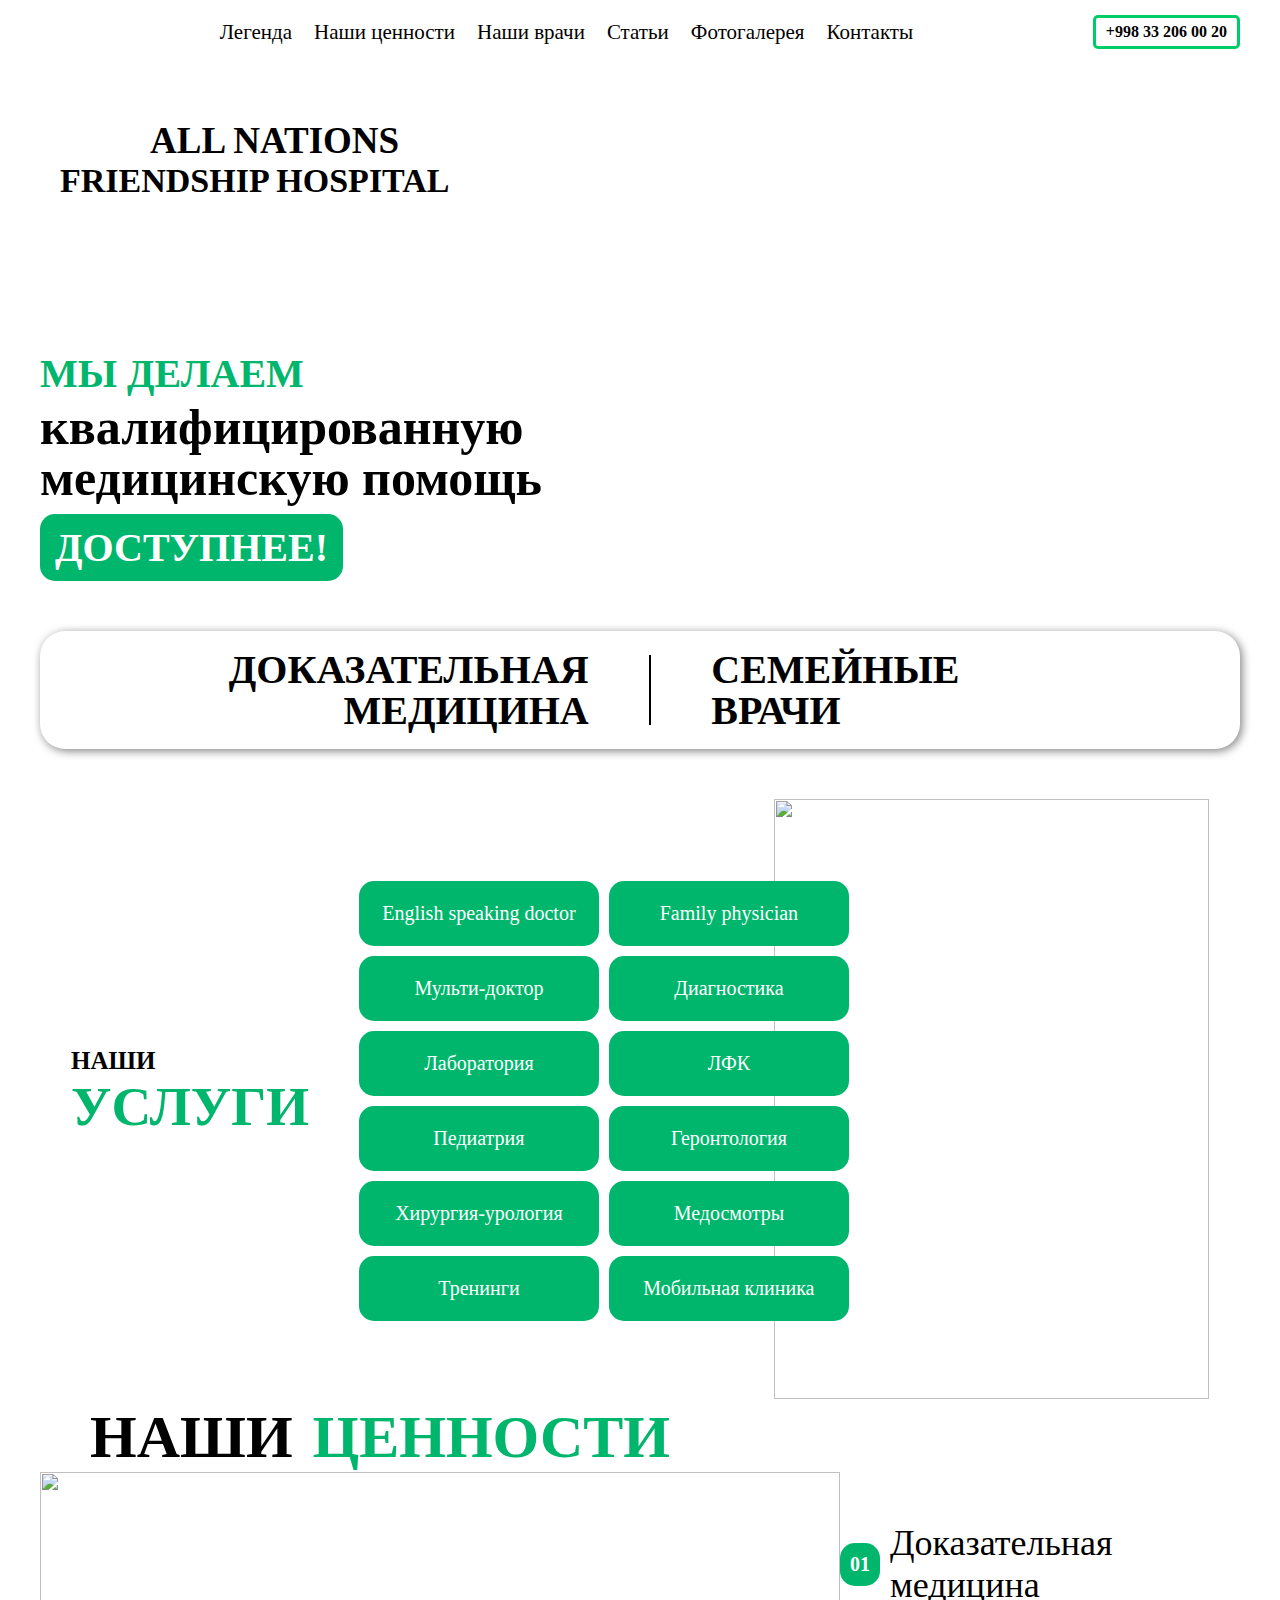
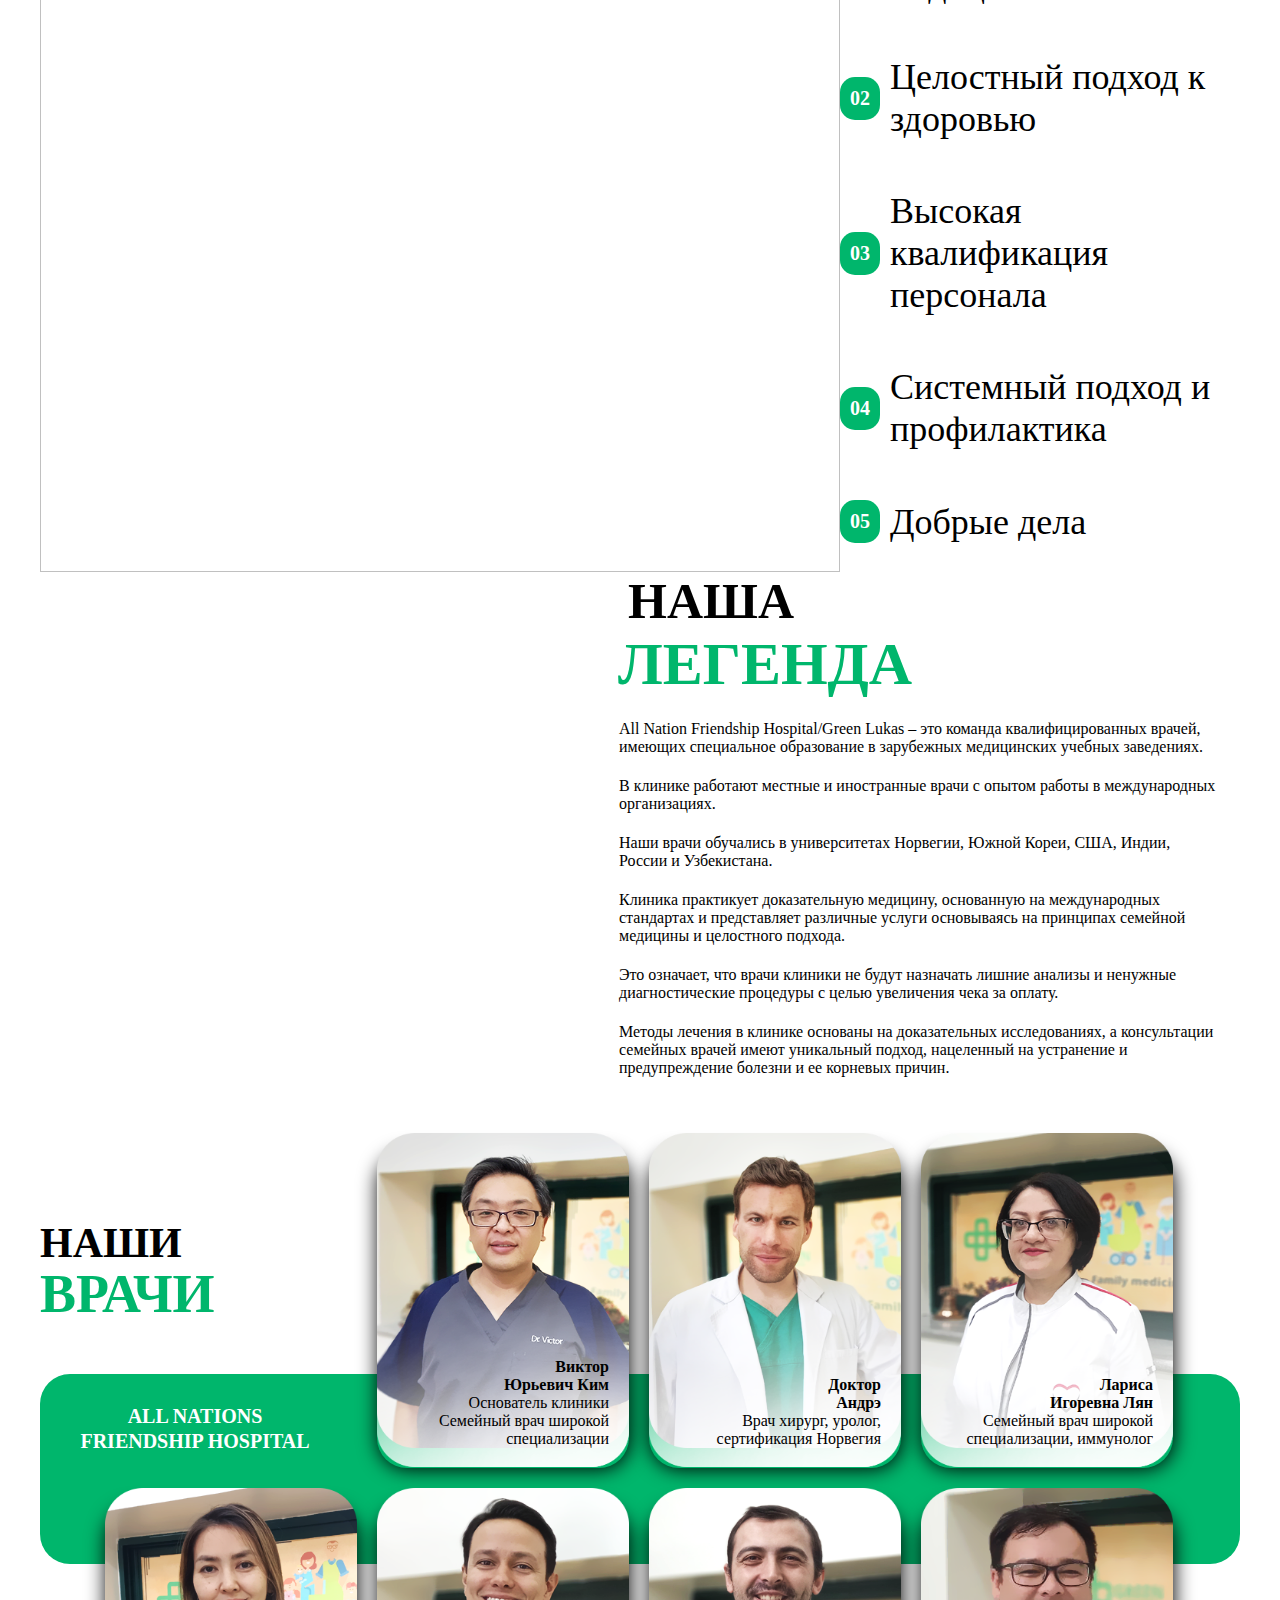
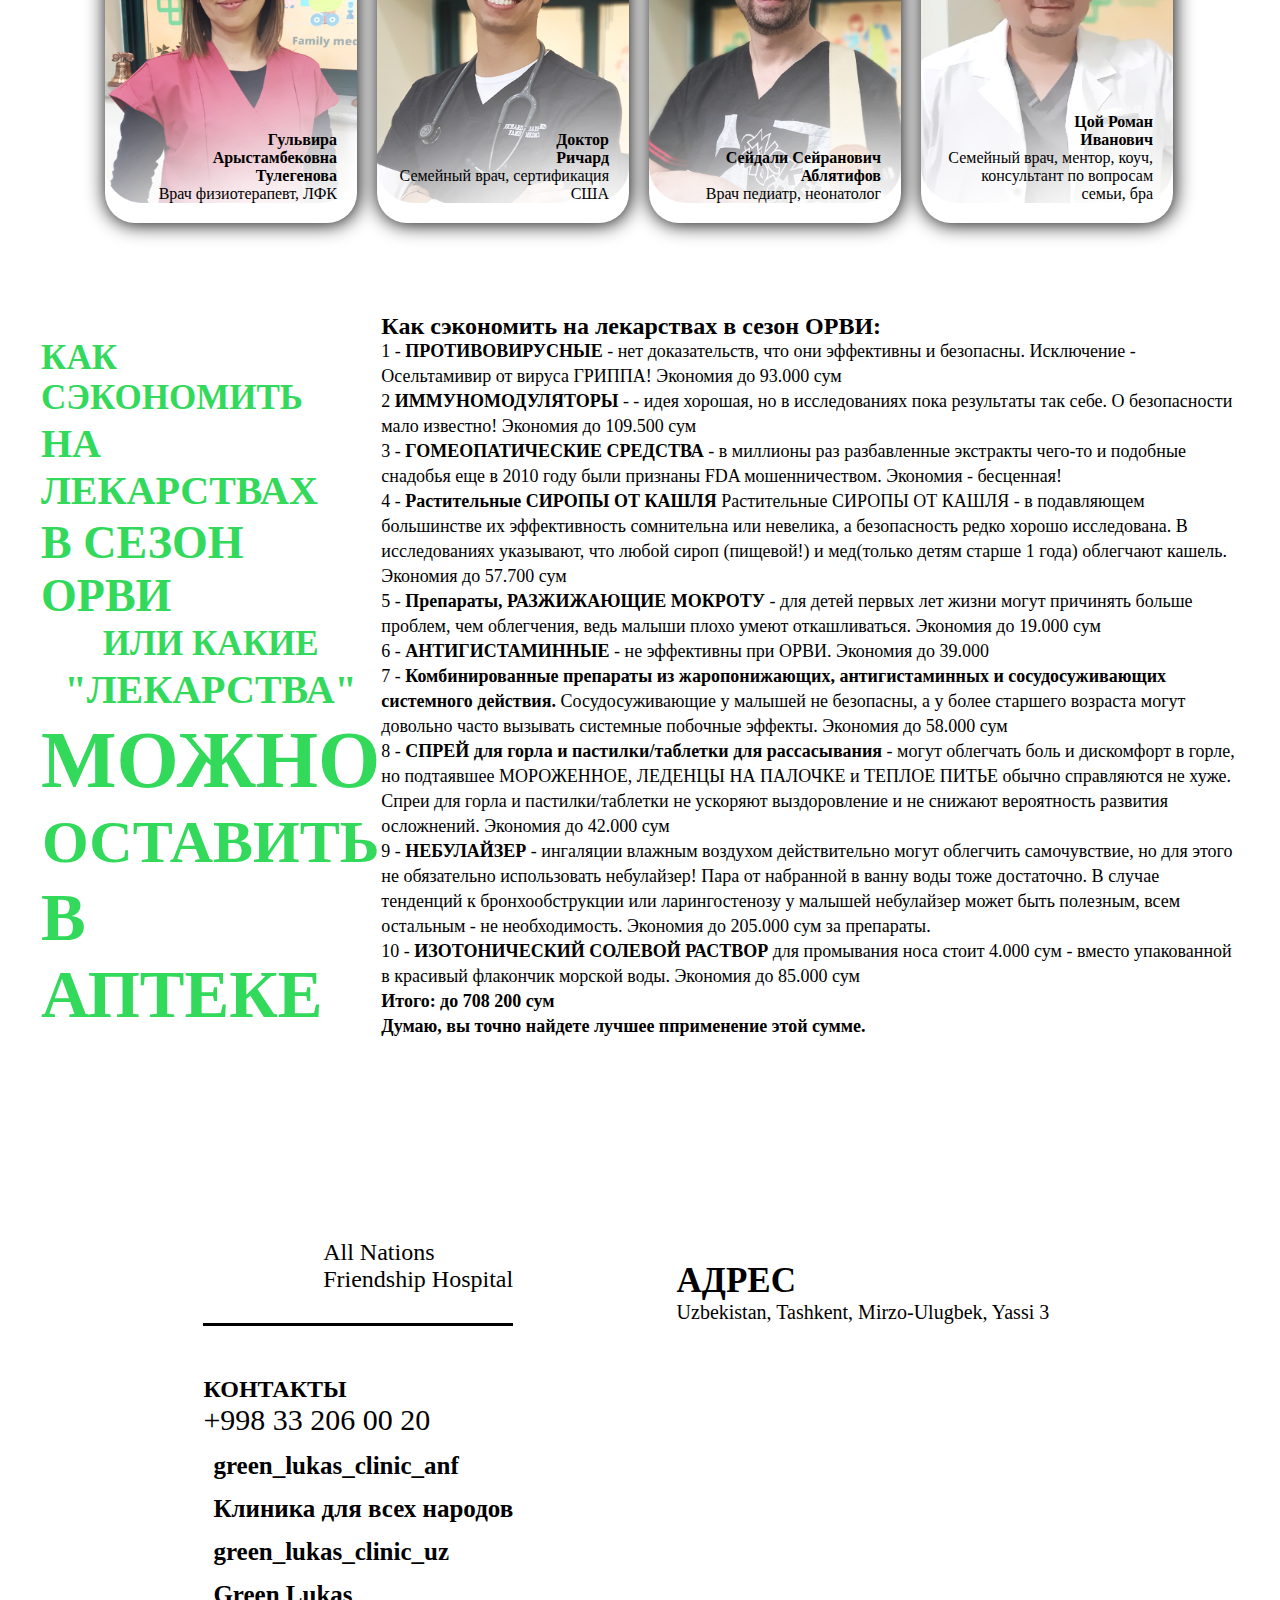
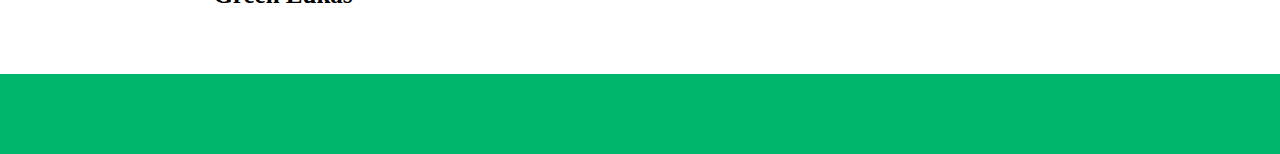
==== commit bcf6ee1c: "economy" ====
--- a/index.html
+++ b/index.html
@@ -253,7 +253,36 @@
             <p class="h8">В АПТЕКЕ</p>
           </div>
           <div class="economy_right">
-            <img class="img_right" src="img/Как_сэкономить_на_лекарствах_в_сезон_ОРВИ_1_ПРОТИВОВИРУСНЫЕ.png" alt="">
+            <h2 class="ec_rtitle">Как сэкономить на лекарствах в сезон ОРВИ:</h2>
+<p class="economy_descr">1 - <span>ПРОТИВОВИРУСНЫЕ</span>  - нет доказательств, что они эффективны и безопасны. Исключение - Осельтамивир от вируса ГРИППА!
+Экономия до 93.000 сум
+</p>
+<p class="economy_descr">2 <span>ИММУНОМОДУЛЯТОРЫ </span> - - идея хорошая, но в исследованиях пока результаты так себе. О безопасности мало известно!
+Экономия до 109.500 сум</p>
+<p class="economy_descr">3 - <span> ГОМЕОПАТИЧЕСКИЕ СРЕДСТВА</span> - в миллионы раз разбавленные экстракты чего-то и подобные снадобья еще в 2010 году были признаны FDA мошенничеством.
+Экономия - бесценная!</p>
+<p class="economy_descr">4 - <span>Растительные СИРОПЫ ОТ КАШЛЯ</span> Растительные СИРОПЫ ОТ КАШЛЯ - в подавляющем большинстве их эффективность сомнительна или невелика, а безопасность редко хорошо исследована. В исследованиях указывают, что любой сироп (пищевой!) и мед(только детям старше 1 года) облегчают кашель.
+Экономия до 57.700 сум</p>
+<p class="economy_descr">5 - <span>Препараты, РАЗЖИЖАЮЩИЕ МОКРОТУ</span>  - для детей первых лет жизни могут причинять больше проблем, чем облегчения, ведь малыши плохо умеют откашливаться.
+Экономия до 19.000 сум
+</p>
+<p class="economy_descr">6 - <span>АНТИГИСТАМИННЫЕ</span>  - не эффективны при ОРВИ.
+Экономия до 39.000
+</p>
+<p class="economy_descr">7 - <span> Комбинированные препараты из жаропонижающих, антигистаминных и сосудосуживающих системного действия.</span> Сосудосуживающие у малышей не безопасны, а у более старшего возраста могут довольно часто вызывать системные побочные эффекты.
+Экономия до 58.000 сум</p>
+<p class="economy_descr">8 - <span>СПРЕЙ для горла и пастилки/таблетки для рассасывания</span>  - могут облегчать боль и дискомфорт в горле, но подтаявшее МОРОЖЕННОЕ, ЛЕДЕНЦЫ НА ПАЛОЧКЕ и ТЕПЛОЕ ПИТЬЕ обычно справляются не хуже.
+Спреи для горла и пастилки/таблетки не ускоряют выздоровление и не снижают вероятность развития осложнений.
+Экономия до 42.000 сум</p>
+<p class="economy_descr">9 - <span>НЕБУЛАЙЗЕР </span> - ингаляции влажным воздухом действительно могут облегчить самочувствие, но для этого не обязательно использовать небулайзер!
+Пара от набранной в ванну воды тоже достаточно. В случае тенденций к бронхообструкции или ларингостенозу у малышей небулайзер может быть полезным, всем остальным - не необходимость.
+Экономия до 205.000 сум за препараты.
+</p>
+<p class="economy_descr">10 - <span>ИЗОТОНИЧЕСКИЙ СОЛЕВОЙ РАСТВОР</span>  для промывания носа стоит 4.000 сум - вместо упакованной в красивый флакончик морской воды.
+Экономия до 85.000 сум
+</p>
+<p class="economy_descr"> <span> Итого: до 708 200 сум</span></p>
+<p class="economy_descr"> <span>Думаю, вы точно найдете лучшее пприменение этой сумме.</span> </p>
           </div>
         </div>
       </div>
--- a/styles/style.css
+++ b/styles/style.css
@@ -461,6 +461,15 @@
 .imgs {
   width: 1230px;
 }
+.economy_right{
+  line-height: 25px;
+}
+.economy_descr{
+  font-size: 18px;
+}
+.economy_descr span{
+  font-weight: bolder;
+}
 .images_content {
   display: flex;
   align-items: center;
@@ -669,6 +678,7 @@
   }
   .economy_right {
     width: max-content;
+
   }
   .legend_story {
     width: 100%;
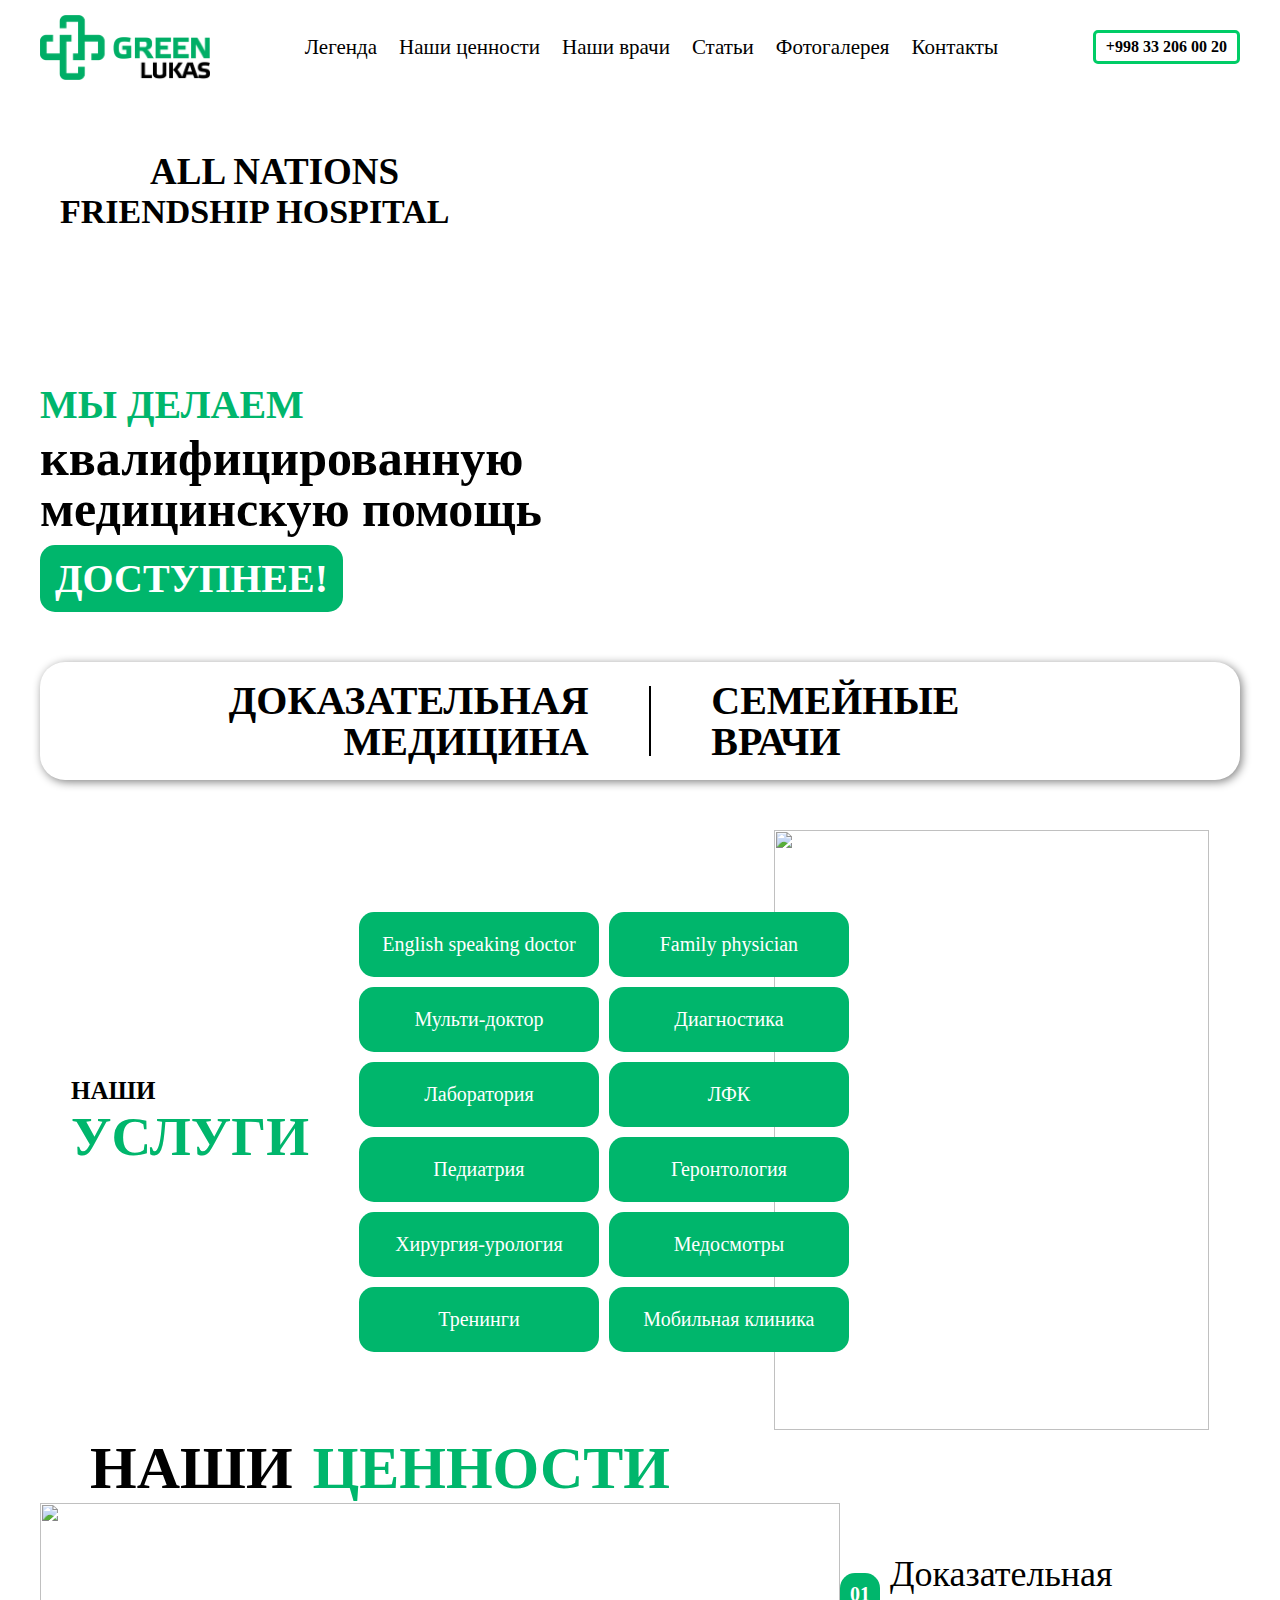
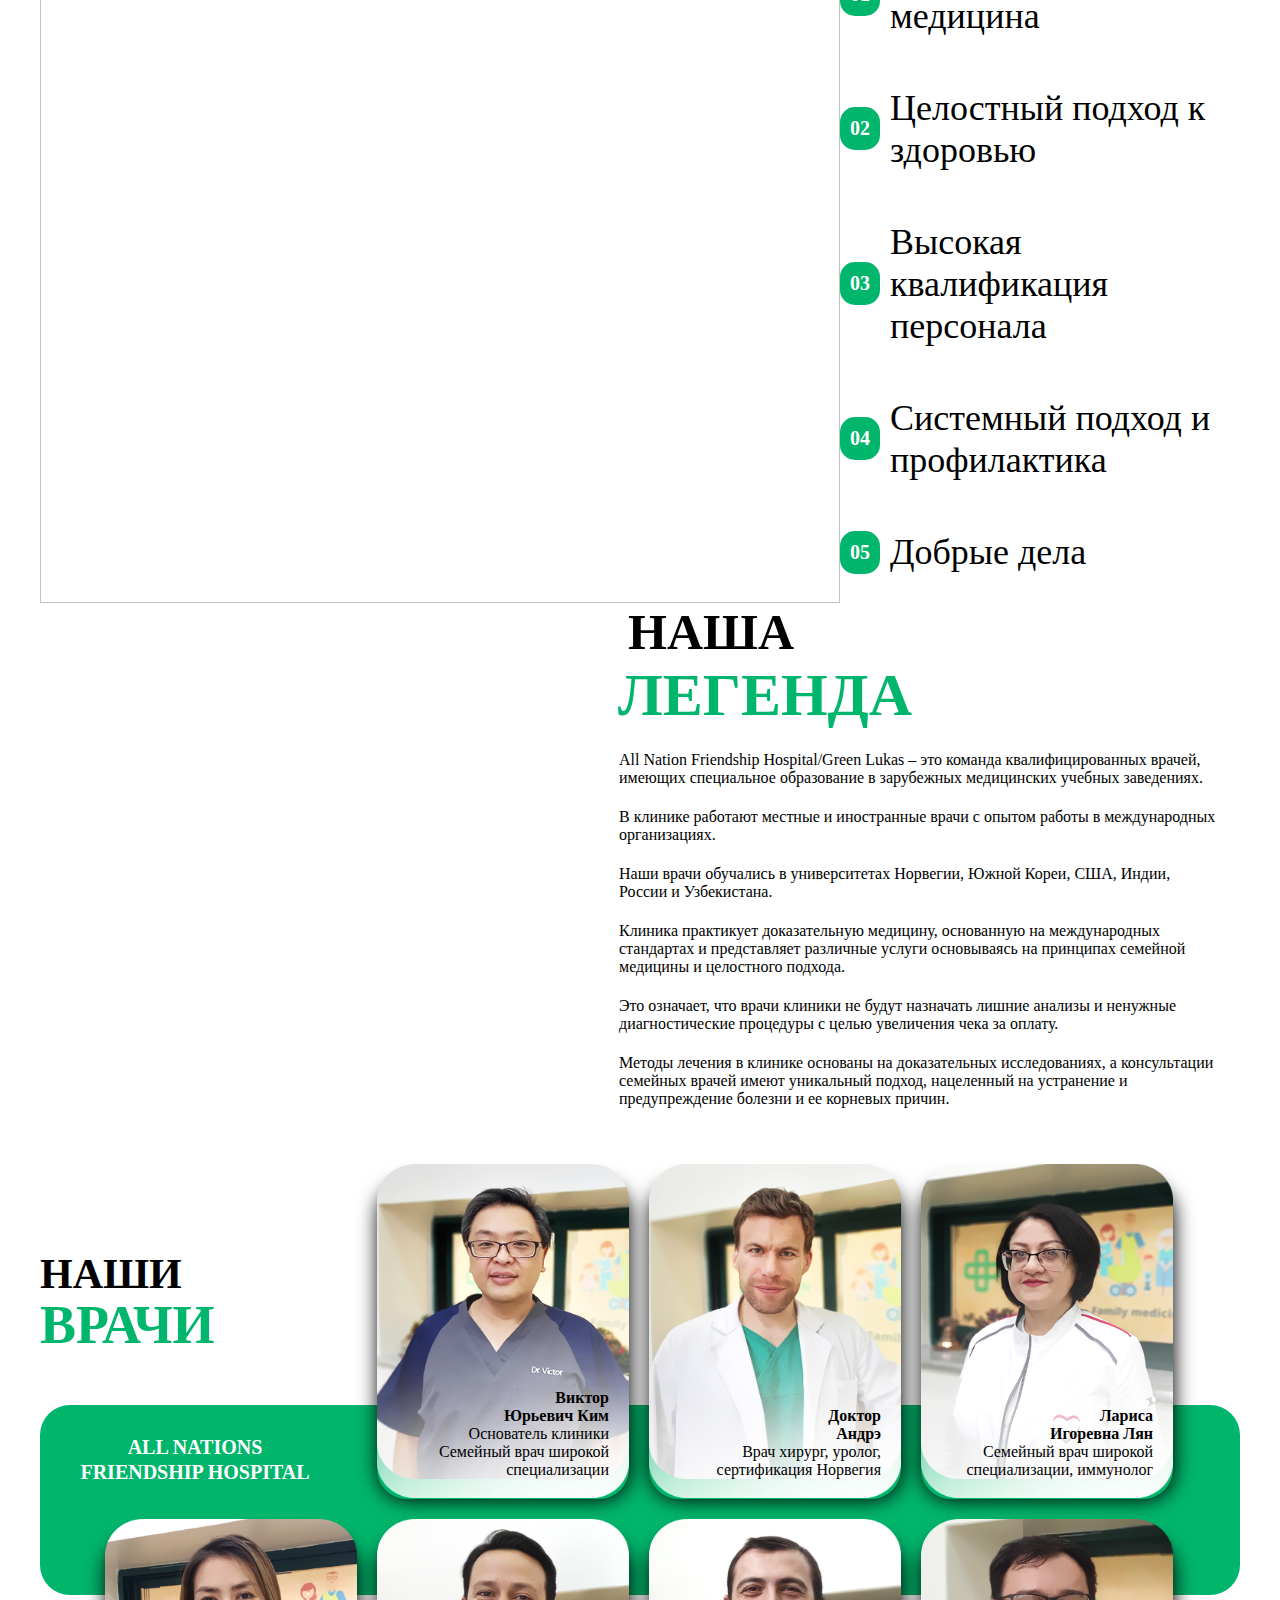
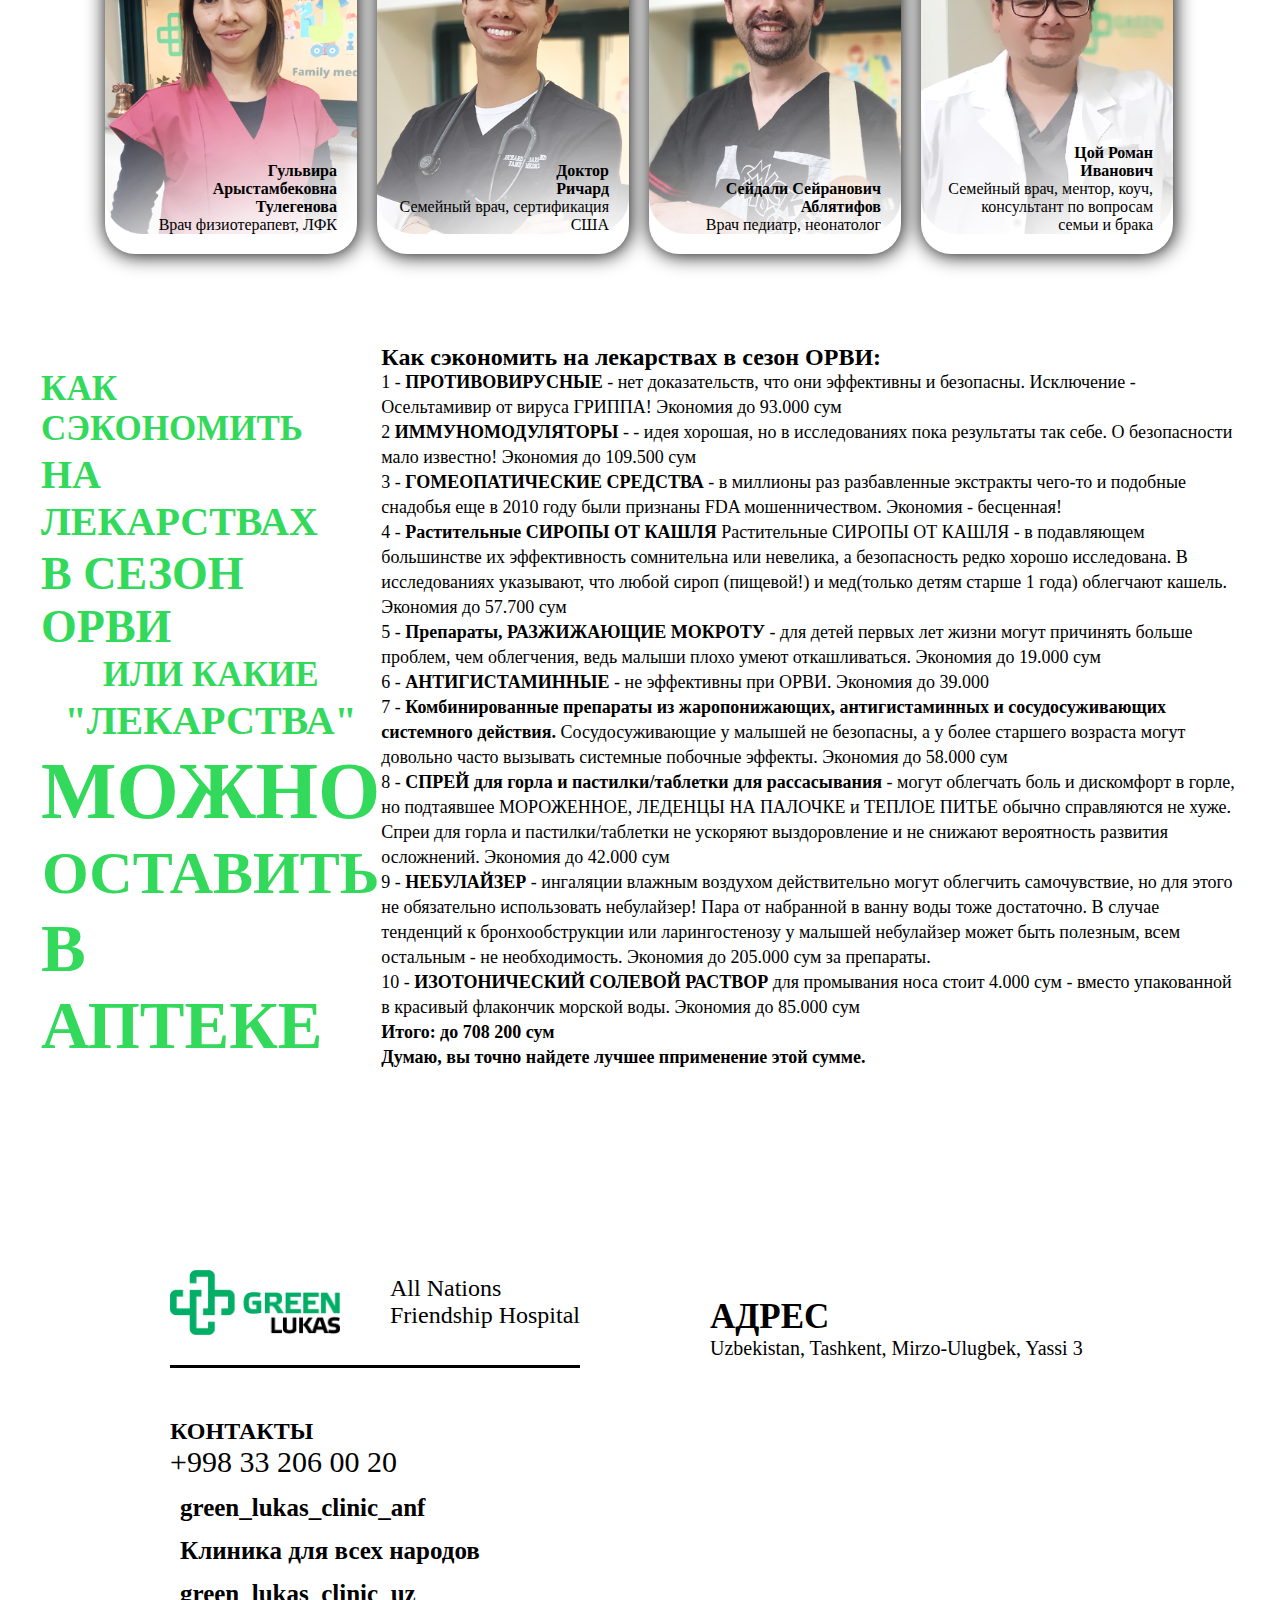
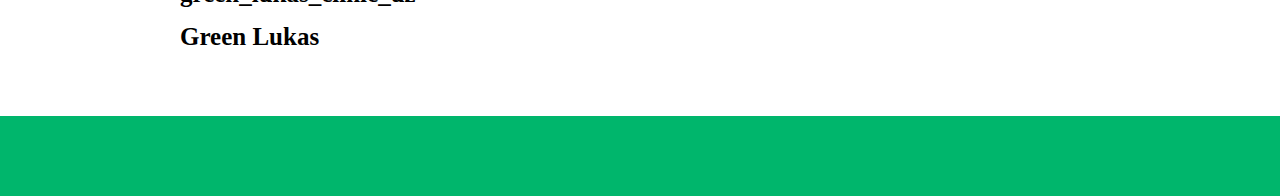
==== commit 4c5de49a: "first-release" ====
--- a/index.html
+++ b/index.html
@@ -6,7 +6,8 @@
   <meta http-equiv="X-UA-Compatible" content="IE=edge" />
   <meta name="viewport" content="width=device-width, initial-scale=1.0" />
   <title>greenlukas</title>
-  <link rel="stylesheet" href="styles/style.css" />
+  <link rel="icon" href="img/icon.png">
+  <link rel="stylesheet" href="styles/style.css"  />
 </head>
 
 <body>
@@ -18,18 +19,18 @@
   <header class="header">
     <div class="container">
       <nav class="header-nav">
-        <a href=""><img src="img/Logo.png" alt="" /></a>
+        <a href=""><img src="img/Logo.png" class="logo" alt="" /></a>
 
         <ul class="nav-list">
-          <li><a href="" class="nav-link">Легенда</a></li>
-          <li><a href="" class="nav-link">Наши ценности</a></li>
-          <li><a href="" class="nav-link">Наши врачи</a></li>
-          <li><a href="" class="nav-link">Статьи</a></li>
-          <li><a href="" class="nav-link">Фотогалерея</a></li>
-          <li><a href="" class="nav-link last">Контакты</a></li>
+          <li><a href="#legend" class="nav-link">Легенда</a></li>
+          <li><a href="#val" class="nav-link">Наши ценности</a></li>
+          <li><a href="#doctors" class="nav-link">Наши врачи</a></li>
+          <li><a href="#economy" class="nav-link">Статьи</a></li>
+          <li><a href="#photo" class="nav-link">Фотогалерея</a></li>
+          <li><a href="#contacts" class="nav-link last">Контакты</a></li>
         </ul>
 
-        <a href="" class="nav-number">+998 33 206 00 20 </a>
+        <a href="tel:+998 33 206 00 20" class="nav-number">+998 33 206 00 20 </a>
       </nav>
 
       <h1 class="header-title">All Nations</h1>
@@ -48,7 +49,6 @@
       </div>
     </div>
   </header>
-
   <main class="main">
     <section class="service">
       <div class="container">
@@ -103,7 +103,7 @@
         </div>
       </div>
     </section>
-    <section class="values">
+    <section id="val" class="values">
       <div class="container">
         <div class="values_content">
           <div class="val_head">
@@ -138,7 +138,7 @@
         </div>
       </div>
     </section>
-    <section class="legend">
+    <section id="legend" class="legend">
       <div class="container">
         <div class="legend_content">
           <div class="legend_img">
@@ -172,7 +172,7 @@
 
         </div>
     </section>
-    <section class="doctors">
+    <section id="doctors" class="doctors">
       <div class="container">
         <div class="doctors_content">
           <div class="doctors_back">
@@ -227,7 +227,7 @@
             </div>
             <div class="doctor_card">
               <h4 class="doctor_title">Цой Роман<br>Иванович</h4>
-              <p class="doctor_descr">Семейный врач, ментор, коуч, консультант по вопросам семьи, бра</p>
+              <p class="doctor_descr">Семейный врач, ментор, коуч, консультант по вопросам семьи и брака</p>
               <img src="img/врач7.png" alt="">
               <img src="img/белая тень.png" class="white-shadow" alt="">
 
@@ -236,7 +236,7 @@
         </div>
       </div>
     </section>
-    <section class="economy">
+    <section id="economy" class="economy">
       <div class="container">
         <div class="economy_content">
           <div class="economy_left">
@@ -254,40 +254,55 @@
           </div>
           <div class="economy_right">
             <h2 class="ec_rtitle">Как сэкономить на лекарствах в сезон ОРВИ:</h2>
-<p class="economy_descr">1 - <span>ПРОТИВОВИРУСНЫЕ</span>  - нет доказательств, что они эффективны и безопасны. Исключение - Осельтамивир от вируса ГРИППА!
-Экономия до 93.000 сум
-</p>
-<p class="economy_descr">2 <span>ИММУНОМОДУЛЯТОРЫ </span> - - идея хорошая, но в исследованиях пока результаты так себе. О безопасности мало известно!
-Экономия до 109.500 сум</p>
-<p class="economy_descr">3 - <span> ГОМЕОПАТИЧЕСКИЕ СРЕДСТВА</span> - в миллионы раз разбавленные экстракты чего-то и подобные снадобья еще в 2010 году были признаны FDA мошенничеством.
-Экономия - бесценная!</p>
-<p class="economy_descr">4 - <span>Растительные СИРОПЫ ОТ КАШЛЯ</span> Растительные СИРОПЫ ОТ КАШЛЯ - в подавляющем большинстве их эффективность сомнительна или невелика, а безопасность редко хорошо исследована. В исследованиях указывают, что любой сироп (пищевой!) и мед(только детям старше 1 года) облегчают кашель.
-Экономия до 57.700 сум</p>
-<p class="economy_descr">5 - <span>Препараты, РАЗЖИЖАЮЩИЕ МОКРОТУ</span>  - для детей первых лет жизни могут причинять больше проблем, чем облегчения, ведь малыши плохо умеют откашливаться.
-Экономия до 19.000 сум
-</p>
-<p class="economy_descr">6 - <span>АНТИГИСТАМИННЫЕ</span>  - не эффективны при ОРВИ.
-Экономия до 39.000
-</p>
-<p class="economy_descr">7 - <span> Комбинированные препараты из жаропонижающих, антигистаминных и сосудосуживающих системного действия.</span> Сосудосуживающие у малышей не безопасны, а у более старшего возраста могут довольно часто вызывать системные побочные эффекты.
-Экономия до 58.000 сум</p>
-<p class="economy_descr">8 - <span>СПРЕЙ для горла и пастилки/таблетки для рассасывания</span>  - могут облегчать боль и дискомфорт в горле, но подтаявшее МОРОЖЕННОЕ, ЛЕДЕНЦЫ НА ПАЛОЧКЕ и ТЕПЛОЕ ПИТЬЕ обычно справляются не хуже.
-Спреи для горла и пастилки/таблетки не ускоряют выздоровление и не снижают вероятность развития осложнений.
-Экономия до 42.000 сум</p>
-<p class="economy_descr">9 - <span>НЕБУЛАЙЗЕР </span> - ингаляции влажным воздухом действительно могут облегчить самочувствие, но для этого не обязательно использовать небулайзер!
-Пара от набранной в ванну воды тоже достаточно. В случае тенденций к бронхообструкции или ларингостенозу у малышей небулайзер может быть полезным, всем остальным - не необходимость.
-Экономия до 205.000 сум за препараты.
-</p>
-<p class="economy_descr">10 - <span>ИЗОТОНИЧЕСКИЙ СОЛЕВОЙ РАСТВОР</span>  для промывания носа стоит 4.000 сум - вместо упакованной в красивый флакончик морской воды.
-Экономия до 85.000 сум
-</p>
-<p class="economy_descr"> <span> Итого: до 708 200 сум</span></p>
-<p class="economy_descr"> <span>Думаю, вы точно найдете лучшее пприменение этой сумме.</span> </p>
-          </div>
-        </div>
-      </div>
-    </section>
-    <section class="images">
+            <p class="economy_descr">1 - <span>ПРОТИВОВИРУСНЫЕ</span> - нет доказательств, что они эффективны и
+              безопасны. Исключение - Осельтамивир от вируса ГРИППА!
+              Экономия до 93.000 сум
+            </p>
+            <p class="economy_descr">2 <span>ИММУНОМОДУЛЯТОРЫ </span> - - идея хорошая, но в исследованиях пока
+              результаты так себе. О безопасности мало известно!
+              Экономия до 109.500 сум</p>
+            <p class="economy_descr">3 - <span> ГОМЕОПАТИЧЕСКИЕ СРЕДСТВА</span> - в миллионы раз разбавленные экстракты
+              чего-то и подобные снадобья еще в 2010 году были признаны FDA мошенничеством.
+              Экономия - бесценная!</p>
+            <p class="economy_descr">4 - <span>Растительные СИРОПЫ ОТ КАШЛЯ</span> Растительные СИРОПЫ ОТ КАШЛЯ - в
+              подавляющем большинстве их эффективность сомнительна или невелика, а безопасность редко хорошо
+              исследована. В исследованиях указывают, что любой сироп (пищевой!) и мед(только детям старше 1 года)
+              облегчают кашель.
+              Экономия до 57.700 сум</p>
+            <p class="economy_descr">5 - <span>Препараты, РАЗЖИЖАЮЩИЕ МОКРОТУ</span> - для детей первых лет жизни могут
+              причинять больше проблем, чем облегчения, ведь малыши плохо умеют откашливаться.
+              Экономия до 19.000 сум
+            </p>
+            <p class="economy_descr">6 - <span>АНТИГИСТАМИННЫЕ</span> - не эффективны при ОРВИ.
+              Экономия до 39.000
+            </p>
+            <p class="economy_descr">7 - <span> Комбинированные препараты из жаропонижающих, антигистаминных и
+                сосудосуживающих системного действия.</span> Сосудосуживающие у малышей не безопасны, а у более старшего
+              возраста могут довольно часто вызывать системные побочные эффекты.
+              Экономия до 58.000 сум</p>
+            <p class="economy_descr">8 - <span>СПРЕЙ для горла и пастилки/таблетки для рассасывания</span> - могут
+              облегчать боль и дискомфорт в горле, но подтаявшее МОРОЖЕННОЕ, ЛЕДЕНЦЫ НА ПАЛОЧКЕ и ТЕПЛОЕ ПИТЬЕ обычно
+              справляются не хуже.
+              Спреи для горла и пастилки/таблетки не ускоряют выздоровление и не снижают вероятность развития
+              осложнений.
+              Экономия до 42.000 сум</p>
+            <p class="economy_descr">9 - <span>НЕБУЛАЙЗЕР </span> - ингаляции влажным воздухом действительно могут
+              облегчить самочувствие, но для этого не обязательно использовать небулайзер!
+              Пара от набранной в ванну воды тоже достаточно. В случае тенденций к бронхообструкции или ларингостенозу у
+              малышей небулайзер может быть полезным, всем остальным - не необходимость.
+              Экономия до 205.000 сум за препараты.
+            </p>
+            <p class="economy_descr">10 - <span>ИЗОТОНИЧЕСКИЙ СОЛЕВОЙ РАСТВОР</span> для промывания носа стоит 4.000 сум
+              - вместо упакованной в красивый флакончик морской воды.
+              Экономия до 85.000 сум
+            </p>
+            <p class="economy_descr"> <span> Итого: до 708 200 сум</span></p>
+            <p class="economy_descr"> <span>Думаю, вы точно найдете лучшее пприменение этой сумме.</span> </p>
+          </div>
+        </div>
+      </div>
+    </section>
+    <section id="photo" class="images">
       <div class="container">
         <div class="images_content">
           <img class="imgs" src="img/Фотки.png" alt="">
@@ -297,10 +312,10 @@
   </main>
   <footer class="footer">
     <div class="container">
-      <div class="footer_content">
+      <div id="contacts" class="footer_content">
         <div class="footer_left">
           <div class="footer_lefttop">
-            <img src="img/Logo.png" alt="">
+            <img src="img/Logo.png" class="logo" alt="">
             <h2 class="h_nation">All Nations <br>
               Friendship Hospital</h2>
           </div>
@@ -309,24 +324,23 @@
               <h2>КОНТАКТЫ</h2>
               <div class="footer_number">
                 <p class="foot_num">+998 33 206 00 20</p>
-                <!-- <img class="vib" src="img/Viber.png" alt="">
-                <img class="vib" src="img/Whatts up.png" alt="">
-                <img class="vib" src="img/Google plus.png" alt=""> -->
               </div>
             </div>
             <div class="foot_social">
-              <a href="" class="social sc1"> <img src="img/Insta.png" alt="">
+              <a href="https://instagram.com/green_lukas_clinic_anf?igshid=NTc4MTIwNjQ2YQ==" target="_blank"
+                class="social sc1">
+                <img src="img/Insta.png" alt="">
                 <p class="inst foot_link">green_lukas_clinic_anf</p>
               </a>
-              <a href="" class="social">
+              <a href="https://www.youtube.com/@green_lukas" target="_blank" class="social">
                 <img src="img/You tube.png" alt="">
                 <p class="youtube foot_link">Клиника для всех народов</p>
               </a>
-              <a href="" class="social">
+              <a href="https://t.me/green_lukas_clinic_uz" target="_blank" class="social">
                 <img src="img/Telegram.png" alt="">
                 <p class="tg foot_link">green_lukas_clinic_uz</p>
               </a>
-              <a href="" class="social">
+              <a href="https://www.facebook.com/profile.php?id=100087920217027" target="_blank" class="social">
                 <img src="img/Facebook.png" alt="">
                 <p class="fb foot_link">Green Lukas</p>
               </a>
--- a/styles/style.css
+++ b/styles/style.css
@@ -18,6 +18,7 @@
   width: 100%;
   margin: 0 auto;
   overflow-x: hidden;
+  box-shadow: #000 2px 2px 30px;
 }
 
 .container {
@@ -30,6 +31,11 @@
 .header {
   height: 100%;
   background: url("../img/Photo\ family.png") no-repeat center/cover;
+}
+.logo {
+  max-width: 170px;
+  max-height: 65px;
+  display: block;
 }
 .header-nav {
   display: flex;
@@ -461,13 +467,13 @@
 .imgs {
   width: 1230px;
 }
-.economy_right{
+.economy_right {
   line-height: 25px;
 }
-.economy_descr{
+.economy_descr {
   font-size: 18px;
 }
-.economy_descr span{
+.economy_descr span {
   font-weight: bolder;
 }
 .images_content {
@@ -578,6 +584,9 @@
 }
 
 @media (max-width: 1250px) {
+  .values{
+    margin-top: 50px;
+  }
   .legend_descr {
     display: flex;
     flex-direction: column;
@@ -637,7 +646,7 @@
     width: 50%;
   }
   .nav-number {
-    font-size: 15px;
+    font-size: 10px !important;
   }
   .header-nav img {
     width: 100%;
@@ -678,7 +687,6 @@
   }
   .economy_right {
     width: max-content;
-
   }
   .legend_story {
     width: 100%;
@@ -720,7 +728,7 @@
     max-width: 900px !important;
   }
   .header-nav {
-    padding: 30px 80px;
+    padding: 50px 80px;
     position: fixed;
     flex-direction: column;
     left: 0;
@@ -730,12 +738,14 @@
     z-index: 1000;
     height: 100%;
     opacity: 0;
+    display: none;
     transition: 400ms linear;
     width: 0;
   }
   .header-nav.enable {
     opacity: 1;
-    width: 40%;
+    width: 35%;
+    display: flex;
   }
   .nav-list {
     flex-direction: column;
@@ -744,15 +754,18 @@
   }
   .nav-link {
     display: flex;
-    justify-content: center;
-    align-items: center;
+    justify-content: center !important;
+    align-items: center !important;
     text-align: center;
-    font-size: 31px;
+    font-size: 25px;
     padding-bottom: 35px;
     margin-right: 0;
   }
   .nav-number {
     margin-top: 30px;
+    text-align: center !important;
+    font-size: 15px !important;
+    width: 100% !important;
   }
   .header-nav a img {
     margin-bottom: 25px;
@@ -1020,6 +1033,21 @@
   .val_descr {
     font-size: 30px;
   }
+  .economy_descr {
+    font-size: 14px;
+  }
+  .ec_rtitle {
+    font-size: 15px;
+  }
+  .nav-number {
+    font-size: 12px !important;
+  }
+  .header-nav.enable {
+    padding: 10%;
+  }
+  .nav-link {
+    font-size: 20px !important;
+  }
 }
 
 @media (max-width: 600px) {
@@ -1057,6 +1085,10 @@
   .bar-second {
     font-size: 18px;
     line-height: 25px;
+    width: max-content !important;
+  }
+  .header-bar {
+    padding: 10px 30px;
   }
   .text-descr {
     font-size: 28px;
@@ -1073,6 +1105,12 @@
   }
   .val_descr {
     font-size: 20px;
+  }
+  .nav-link {
+    font-size: 15px;
+  }
+  .header-nav {
+    width: 50% !important;
   }
 }
 @media (max-width: 500px) {
@@ -1080,13 +1118,15 @@
     width: 280px !important;
     height: 370px !important;
   }
-  .header{
+  
+  .header {
     background-position: 73% 0;
   }
   .val_title1,
   .val_title2 {
     font-size: 30px;
   }
+
   .text-descr {
     font-size: 20px;
     line-height: 21px;
@@ -1150,7 +1190,12 @@
     align-items: center;
     justify-content: center;
   }
-  .foot_link{
+  .foot_link {
     font-size: 20px;
   }
-}
+
+  .bar-first,
+  .bar-second {
+    font-size: 15px;
+  }
+}
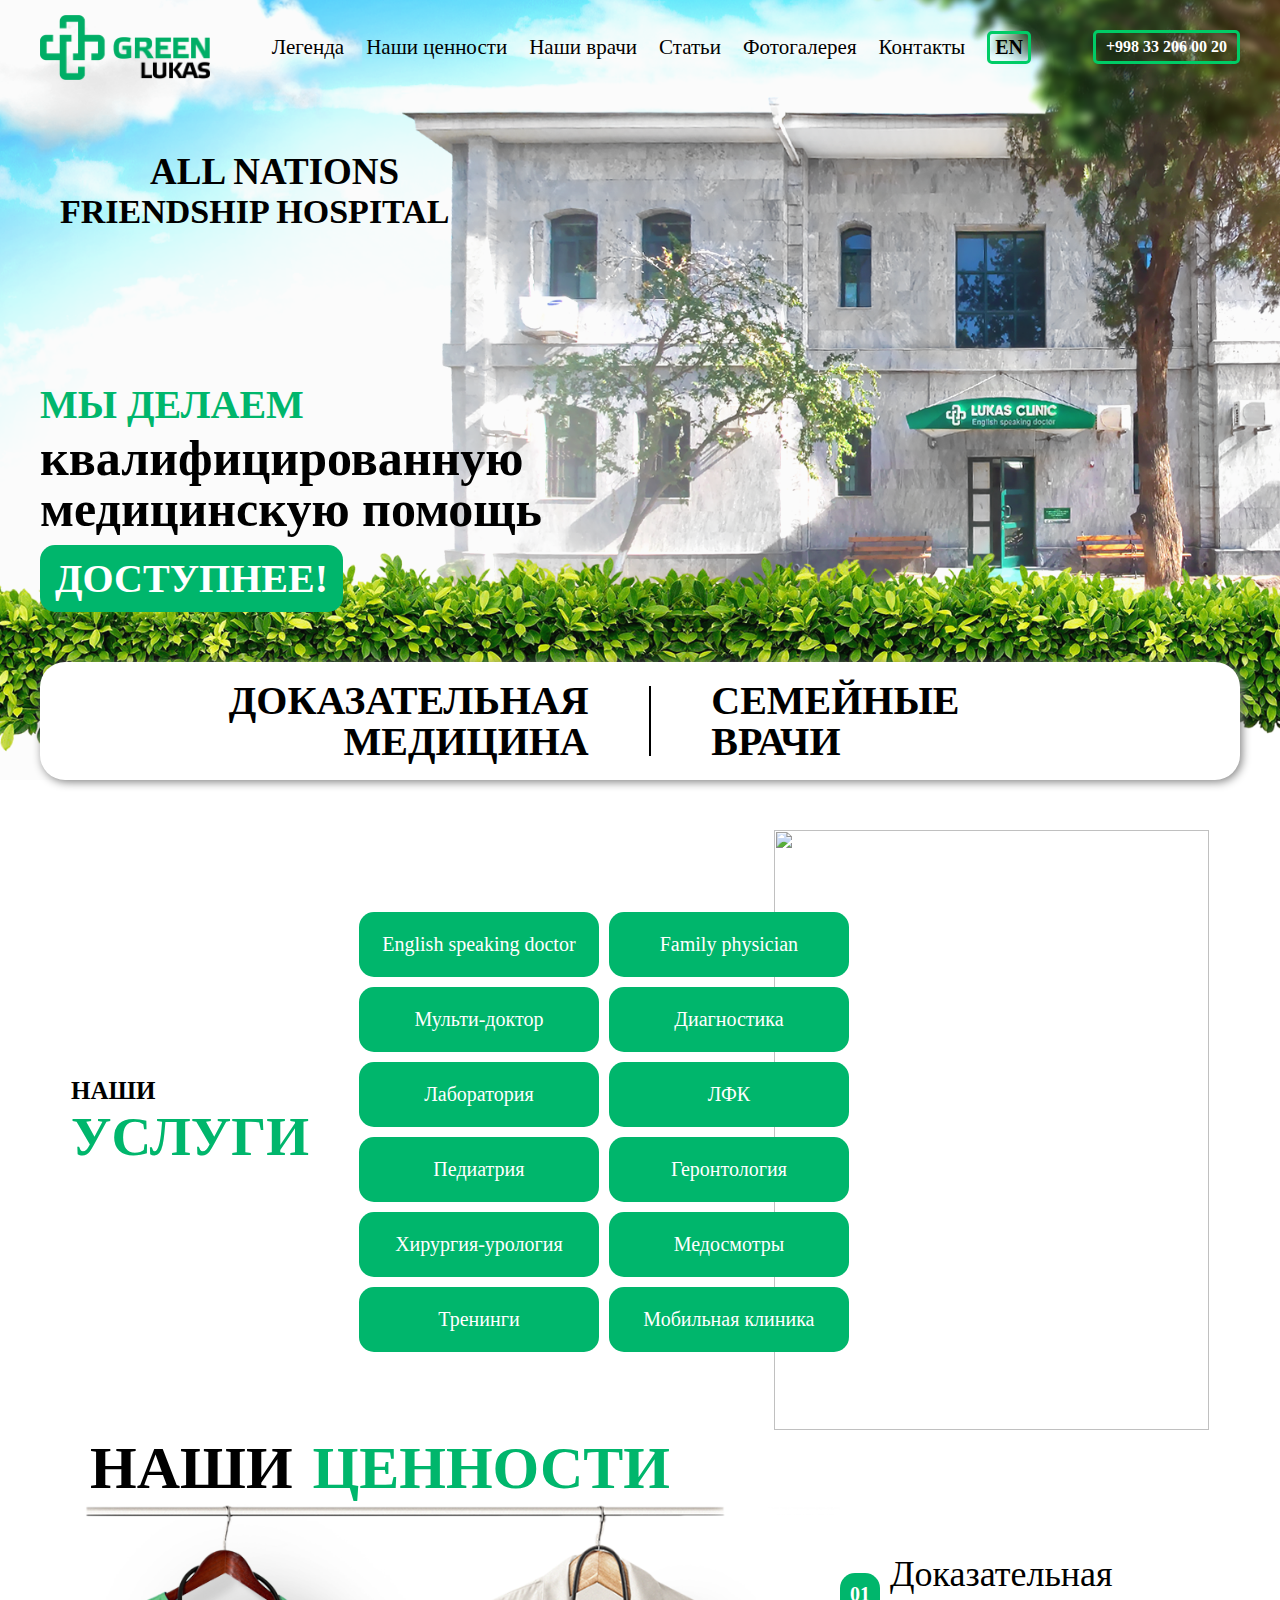
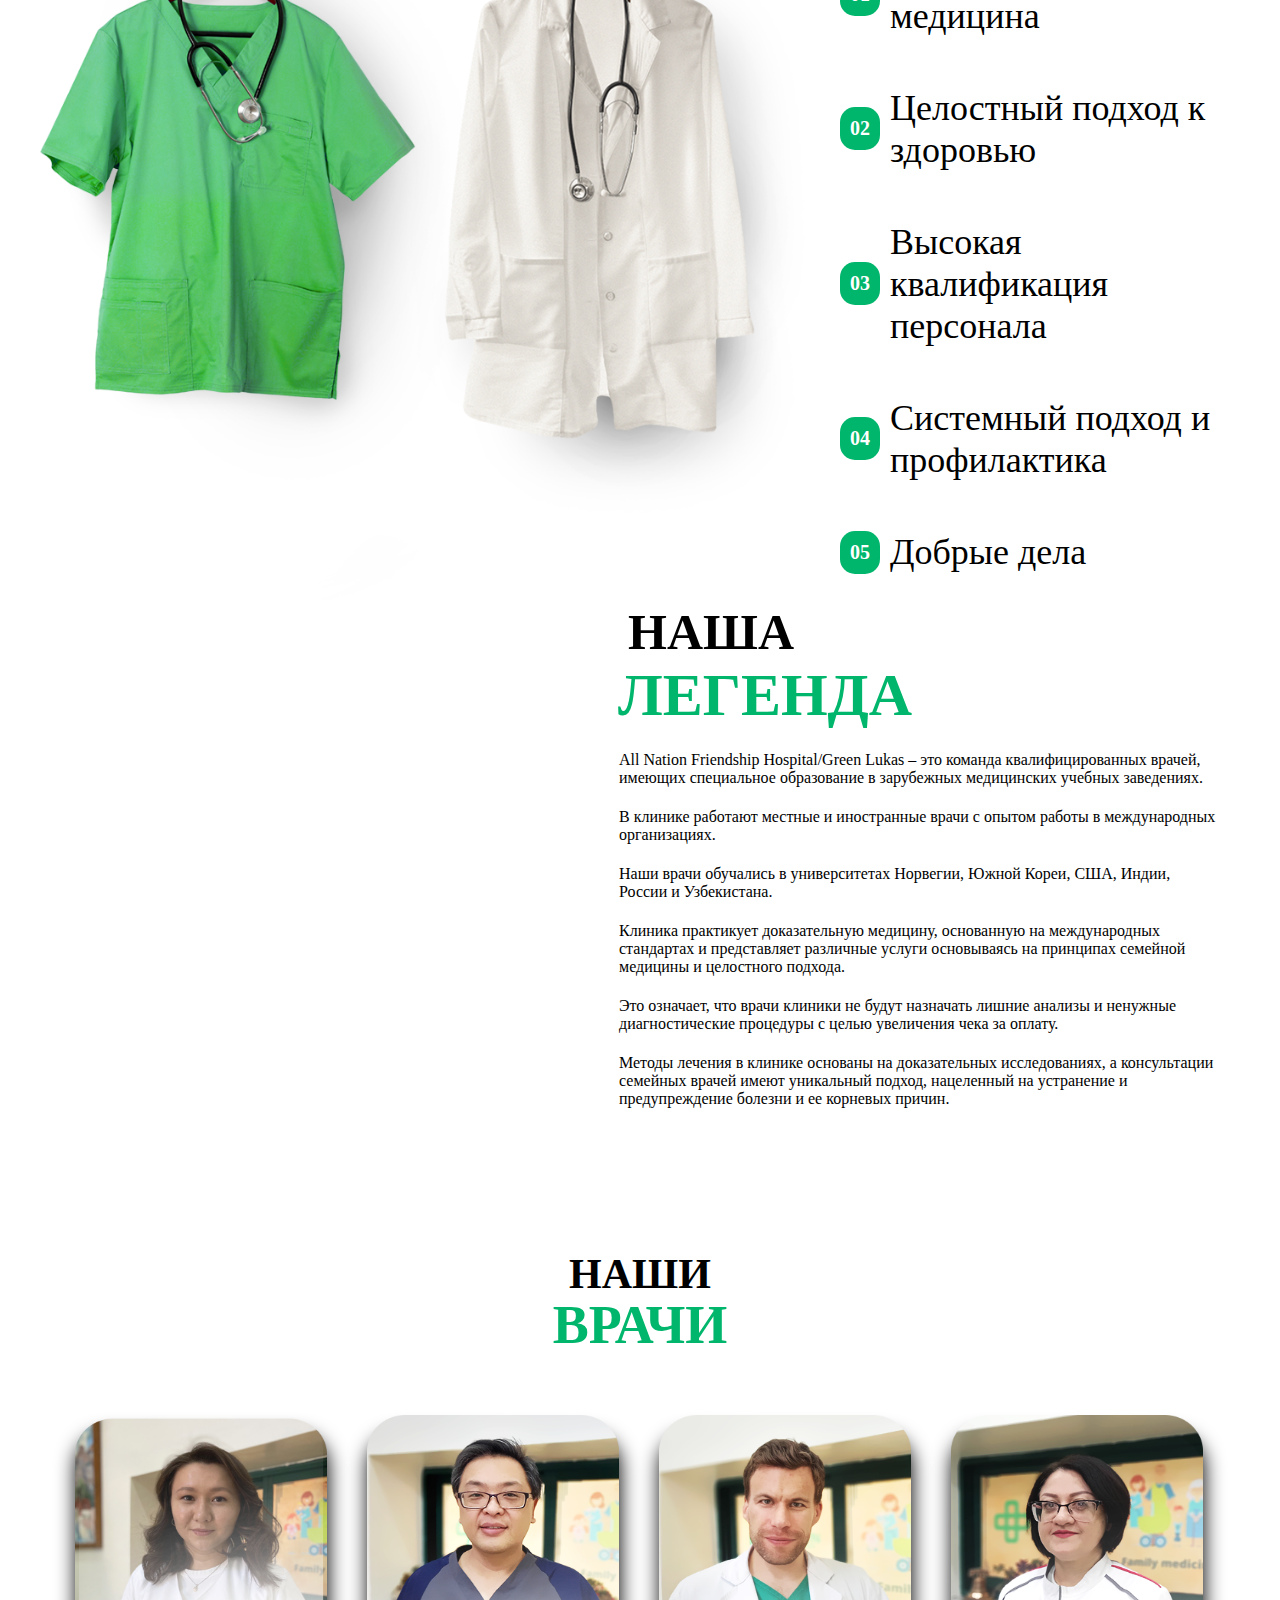
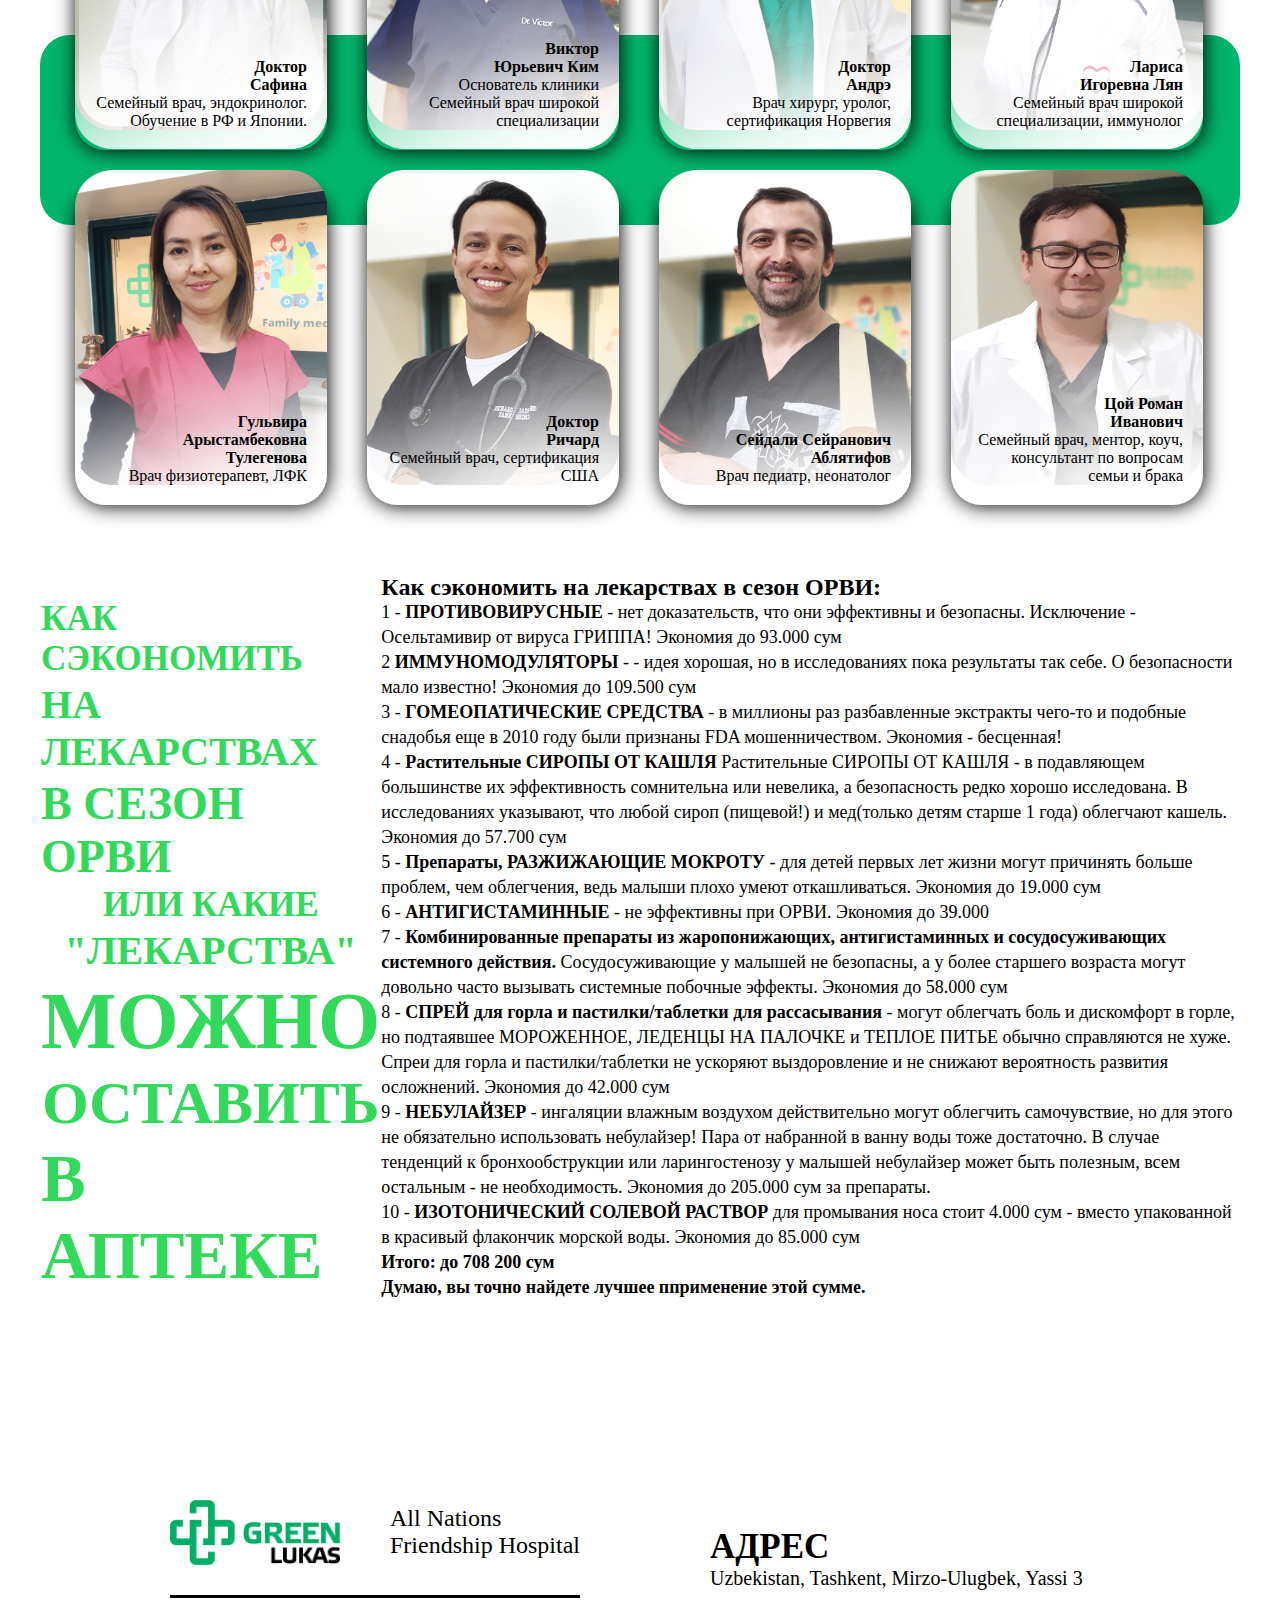
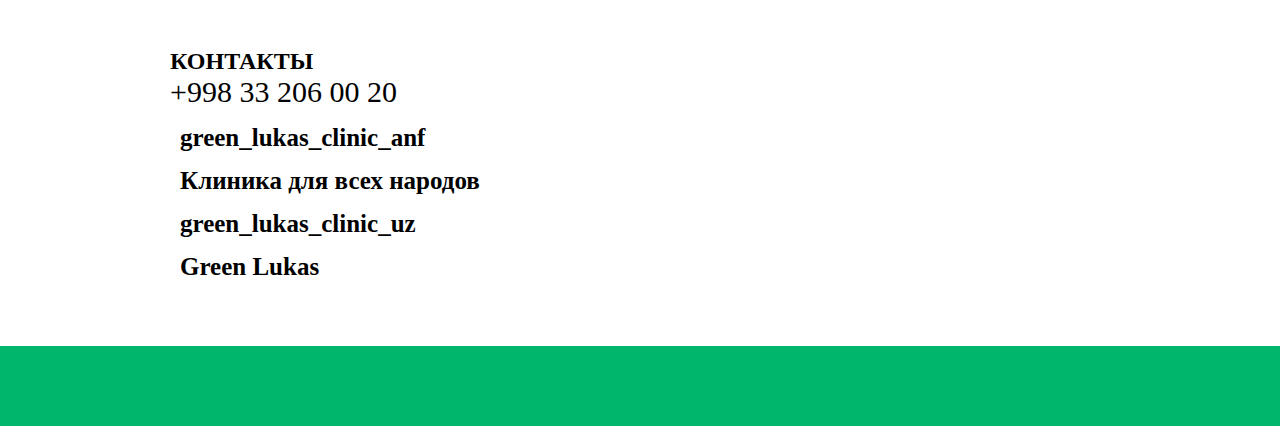
==== commit 311ff4a7: "feat(да): вав" ====
--- a/index.html
+++ b/index.html
@@ -7,7 +7,7 @@
   <meta name="viewport" content="width=device-width, initial-scale=1.0" />
   <title>greenlukas</title>
   <link rel="icon" href="img/icon.png">
-  <link rel="stylesheet" href="styles/style.css"  />
+  <link rel="stylesheet" href="styles/style.css"/>
 </head>
 
 <body>
@@ -27,7 +27,8 @@
           <li><a href="#doctors" class="nav-link">Наши врачи</a></li>
           <li><a href="#economy" class="nav-link">Статьи</a></li>
           <li><a href="#photo" class="nav-link">Фотогалерея</a></li>
-          <li><a href="#contacts" class="nav-link last">Контакты</a></li>
+          <li><a href="#contacts" class="nav-link ">Контакты</a></li>
+          <li><a href="english.html" class="lan">EN</a></li>
         </ul>
 
         <a href="tel:+998 33 206 00 20" class="nav-number">+998 33 206 00 20 </a>
@@ -39,7 +40,7 @@
       <div class="header-text">
         <h2 class="text-title">Мы делаем</h2>
         <p class="text-descr">квалифицированную медицинскую помощь</p>
-        <p class="text-word">ДОступнее!</p>
+        <p class="text-word">Доступнее!</p>
       </div>
 
       <div class="header-bar">
@@ -111,7 +112,7 @@
             <h2 class="val_title2">ЦЕННОСТИ</h2>
           </div>
           <div class="val_points">
-            <img class="superman" src="img/superman.png" alt="" />
+            <img class="superman" src="img/Слой 28 копия 2.png" alt="" />
             <div class="criteries">
               <div class="val_point">
                 <div class="val_number">01</div>
@@ -173,17 +174,26 @@
         </div>
     </section>
     <section id="doctors" class="doctors">
+      <h3 class="doctors_title">
+        Наши <br><span>Врачи</span>
+      </h3>
       <div class="container">
         <div class="doctors_content">
           <div class="doctors_back">
-            <h3 class="doctors_title">
-              Наши <br><span>Врачи</span>
-            </h3>
             <div class="doctors_text">
-              <h3>All Nations Friendship Hospital</h3>
+              <h3 class="all_nations">All Nations Friendship Hospital</h3>
             </div>
           </div>
           <div class="doctors_cards">
+
+            <div class="doctor_card">
+              <h4 class="doctor_title">Доктор<br>Сафина</h4>
+              <p class="doctor_descr">Семейный врач, эндокринолог.
+                Обучение в РФ и Японии.</p>
+              <img src="img/newgirl.png" alt="">
+              <img src="img/белая тень.png" class="white-shadow" alt="">
+            </div>
+
             <div class="doctor_card">
               <h4 class="doctor_title">Виктор<br>Юрьевич Ким</h4>
               <p class="doctor_descr">Основатель клиники Семейный врач широкой специализации</p>
--- a/styles/style.css
+++ b/styles/style.css
@@ -30,7 +30,7 @@
 
 .header {
   height: 100%;
-  background: url("../img/Photo\ family.png") no-repeat center/cover;
+  background: url("../img/Приветствие.png") no-repeat center/cover;
 }
 .logo {
   max-width: 170px;
@@ -73,11 +73,23 @@
   width: 100%;
 }
 
-.nav-link.last {
+.lan {
   margin-right: 0;
+  color: #000;
+  font-weight: bold;
+  border: 3.5px solid rgb(0, 204, 102);
+  padding: 2px 5px;
+  border-radius: 5px;
+  font-size: 20px;
+  display: block;
+  transition: 300ms linear;
+}
+.lan:hover{
+  background-color: #00b66c;
+  transform:scale(1.1) !important;
 }
 .nav-number {
-  color: black;
+  color: #fff;
   font-weight: bold;
   border: 3.5px solid rgb(0, 204, 102);
   padding: 5px 10px;
@@ -88,7 +100,6 @@
 .nav-number:hover {
   background-color: #00b66c;
   transform: scale(1.1);
-  /* color: #fff; */
 }
 
 .header-title {
@@ -328,6 +339,8 @@
   font-size: 42px;
   line-height: 51px;
   text-transform: uppercase;
+  text-align: center;
+  margin-bottom: 110px;
 }
 
 .doctors_title span {
@@ -336,12 +349,14 @@
   font-size: 54px;
 }
 .doctors_text {
-  margin-top: 50px;
+  margin-top: 280px;
   width: 100%;
   background-color: #00b66c;
   padding: 30px 40px 110px 40px;
   margin-bottom: 200px;
   border-radius: 30px;
+  height: 190px;
+  width: 100%;
 }
 .doctors_text h3 {
   color: #fff;
@@ -355,12 +370,13 @@
 .doctors_cards {
   width: max-content;
   display: grid;
-  grid-template-columns: repeat(3, 1fr);
-  gap: 20px;
+  grid-template-columns: repeat(4, 1fr);
+  gap: 40px;
   justify-content: flex-end !important;
   position: absolute !important;
-  left: 65px;
-  top: -65px;
+  left: 35px;
+  top: -200px !important;
+
 }
 
 .doctor_card {
@@ -381,18 +397,11 @@
 .doctor_card:hover {
   transform: scale(1.1);
 }
-
-.doctor_card:nth-child(4),
-.doctor_card:nth-child(5),
-.doctor_card:nth-child(6),
-.doctor_card:nth-child(7) {
-  grid-row: 2;
-  margin-top: 20px;
-}
-
-.doctor_card:nth-child(1) {
-  grid-column-start: 2;
-}
+.all_nations{
+  display: none;
+  color: #fff;
+}
+
 .doctor_card img {
   width: 252px;
   height: 315px;
@@ -621,6 +630,9 @@
   .dir_photo {
     margin-left: 0;
   }
+  .lan{
+    font-size: 15px;
+  }
   .direction {
     width: 200px;
     font-size: 15px;
@@ -666,16 +678,21 @@
   }
   .doctor_card {
     padding: 13px;
-    width: 222px;
-    height: 275px;
+    width: 210px;
+    height: 255px;
+  }
+  .doctors_cards{
+gap: 30px;
+margin-left: 10px;
   }
   .doctor_card img {
-    width: 222px;
-    height: 275px;
+    width: 210px;
+    height: 255px;
   }
   .doctors_text h3 {
     font-size: 17px;
     max-width: 200px;
+    width: 100% ;
   }
   .img_right {
     width: 90%;
@@ -761,11 +778,15 @@
     padding-bottom: 35px;
     margin-right: 0;
   }
+  .lan{
+    color: #000;
+  }
   .nav-number {
     margin-top: 30px;
     text-align: center !important;
     font-size: 15px !important;
     width: 100% !important;
+    color: #000;
   }
   .header-nav a img {
     margin-bottom: 25px;
@@ -794,7 +815,12 @@
     flex-direction: column;
     align-items: center;
   }
-
+.doctors_text{
+  height: 120px;
+}
+.doctors_title{
+  margin-bottom: 50px;
+}
   .doctors_cards {
     position: static !important;
     left: 15%;
@@ -802,6 +828,9 @@
     gap: 50px;
     grid-template-columns: 1fr 1fr;
   }
+  .all_nations{
+    display: block;
+  }
   .doctor_card:nth-child(1),
   .doctor_card:nth-child(2) {
     grid-row: 1;
@@ -829,6 +858,9 @@
     display: flex;
     flex-direction: column;
     align-items: center;
+  }
+  .doctors_text{
+    margin-top: 0px;
   }
   .economy_content {
     flex-direction: column;
@@ -1199,3 +1231,19 @@
     font-size: 15px;
   }
 }
+@media (max-width: 600px) {
+.bar-first{
+  width: 250px;
+  text-align: center;
+}
+.v-line{
+margin-left: 0;
+margin-right: 70px;
+}
+
+}
+@media (max-width: 450px) {
+.v-line{
+  margin-right: 50px;
+}
+}